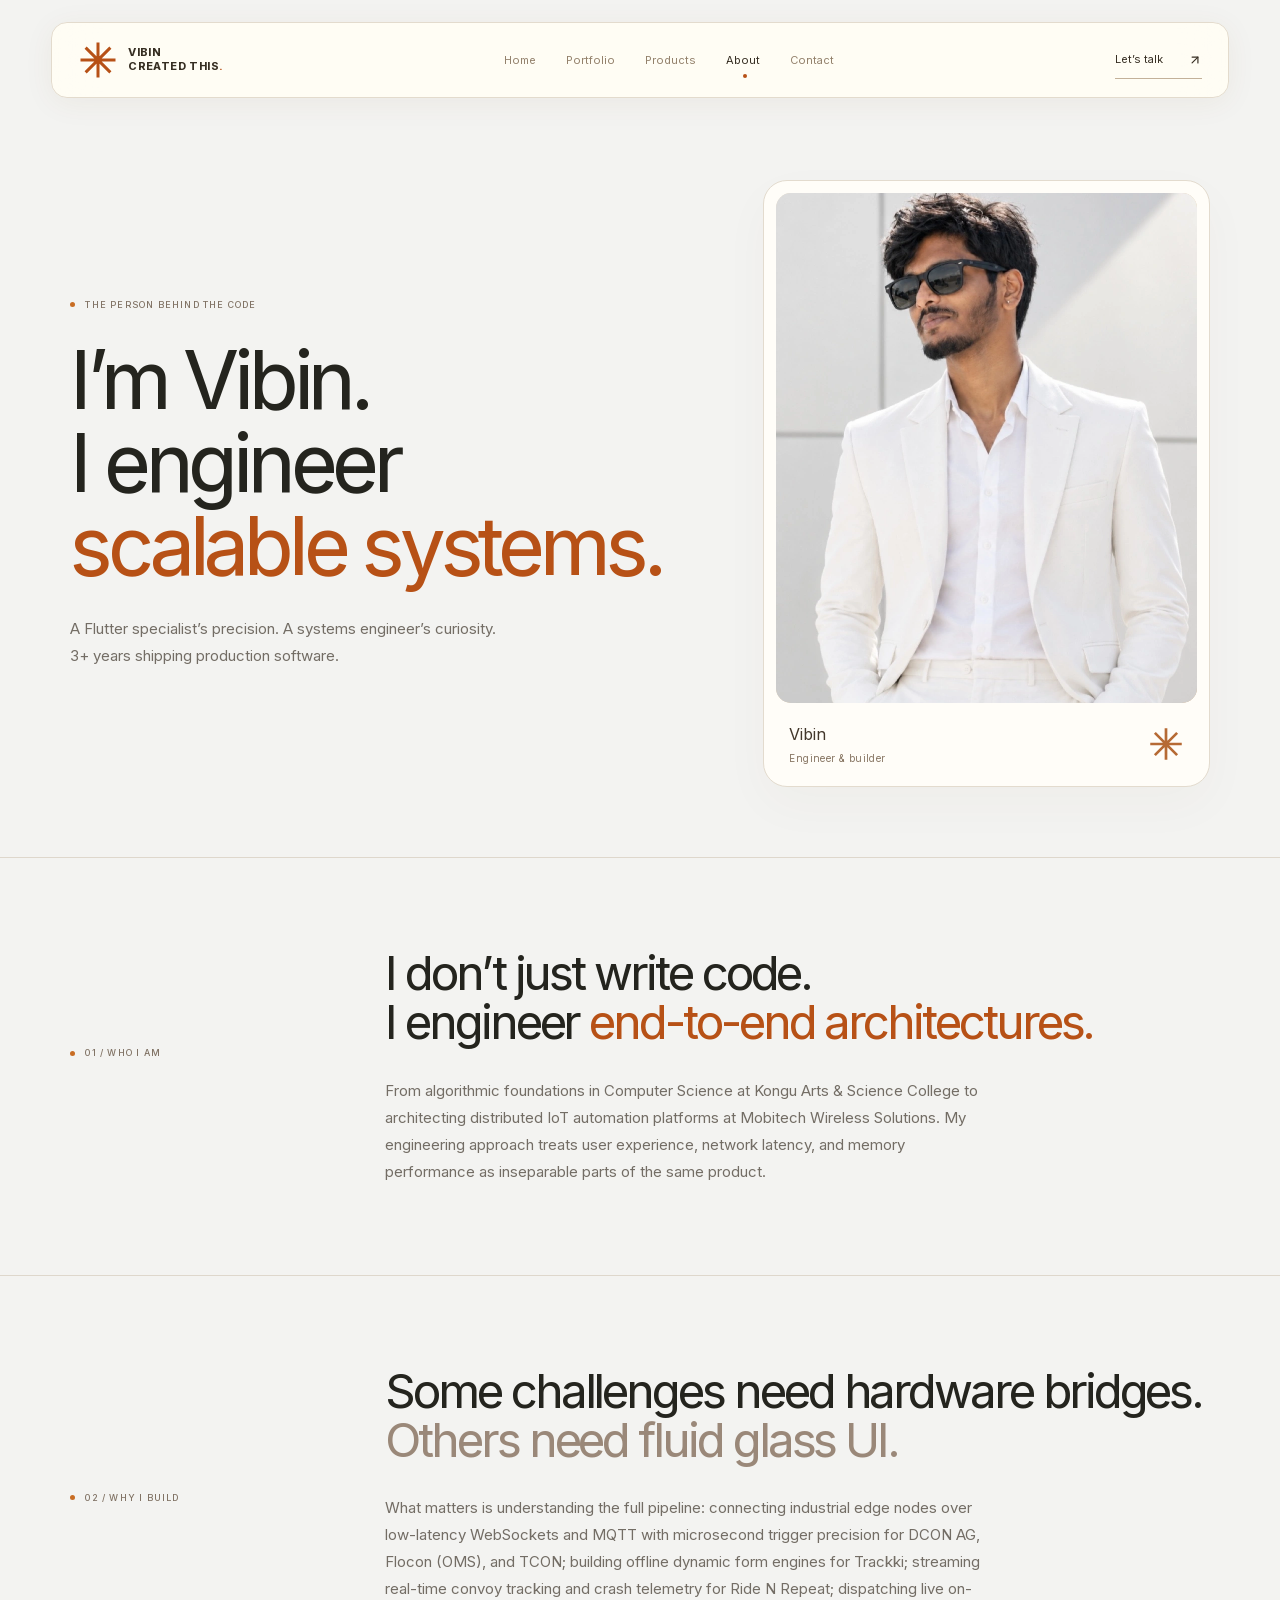
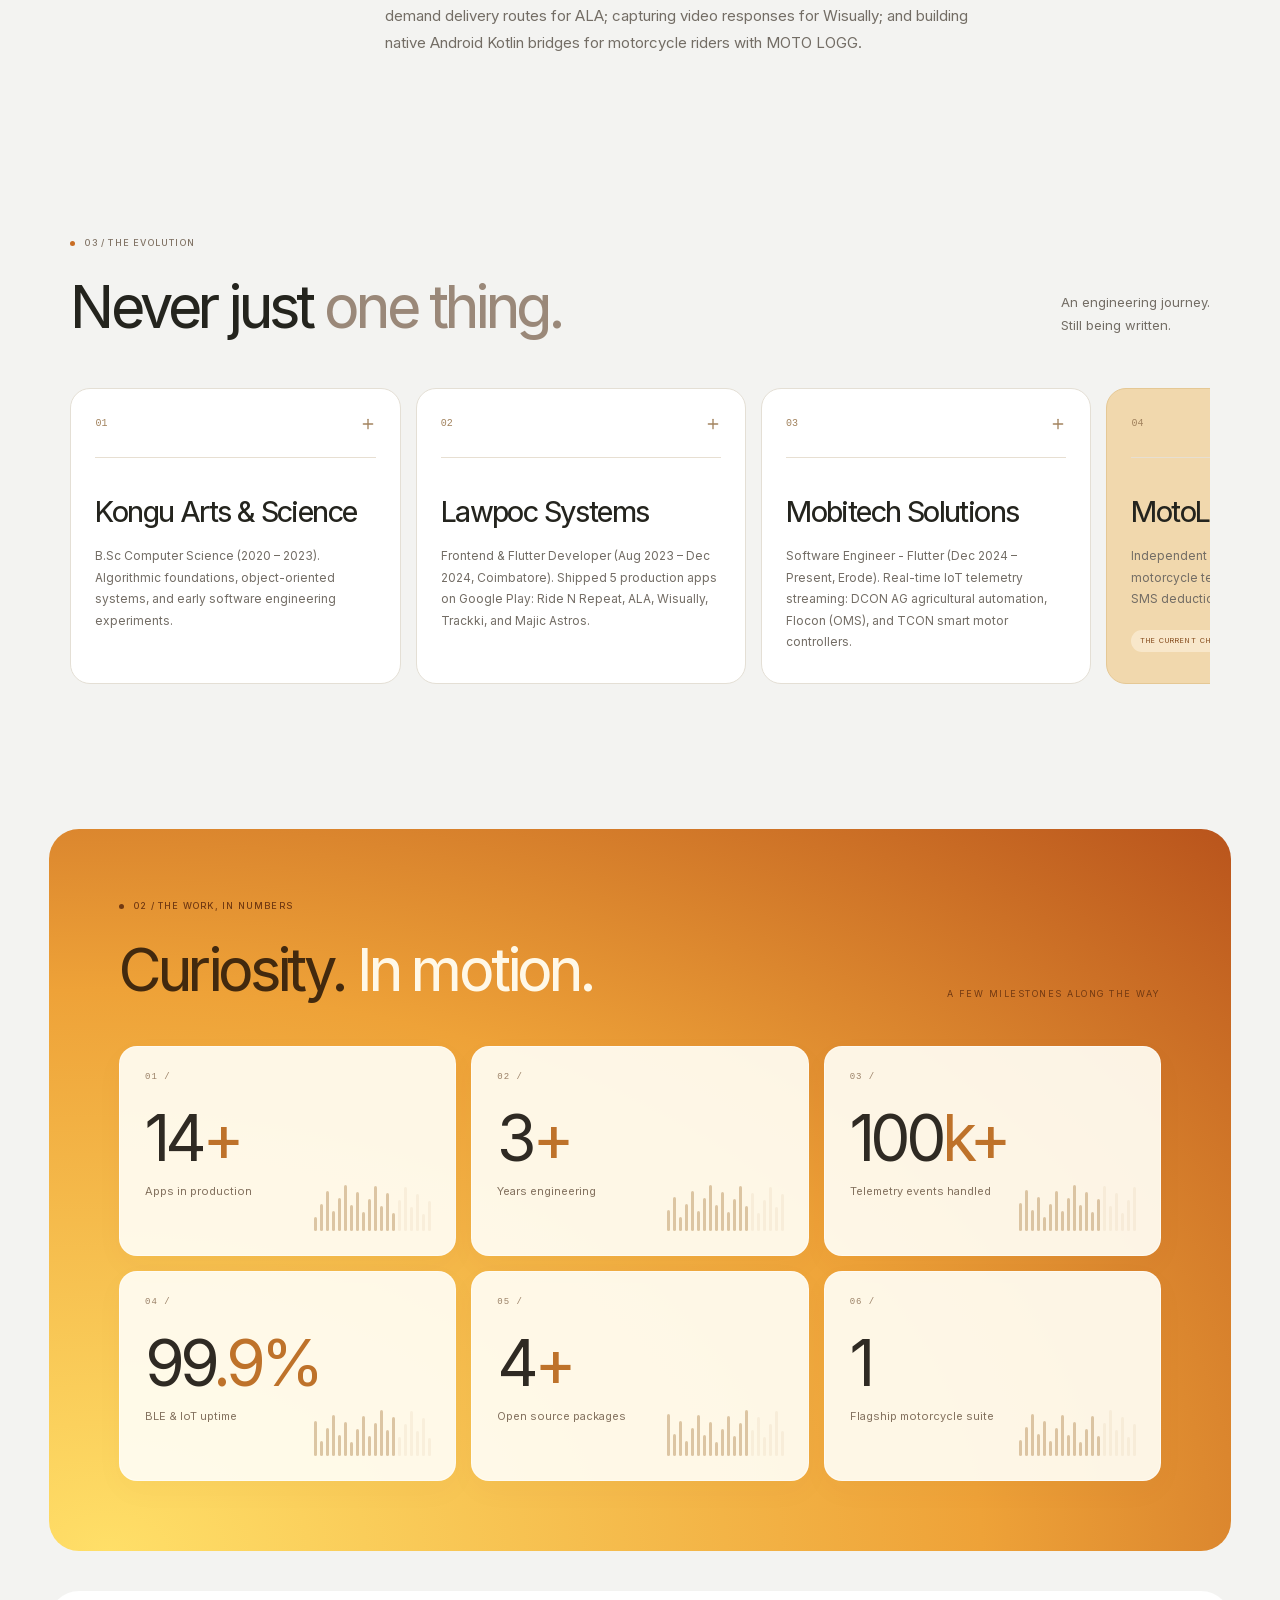
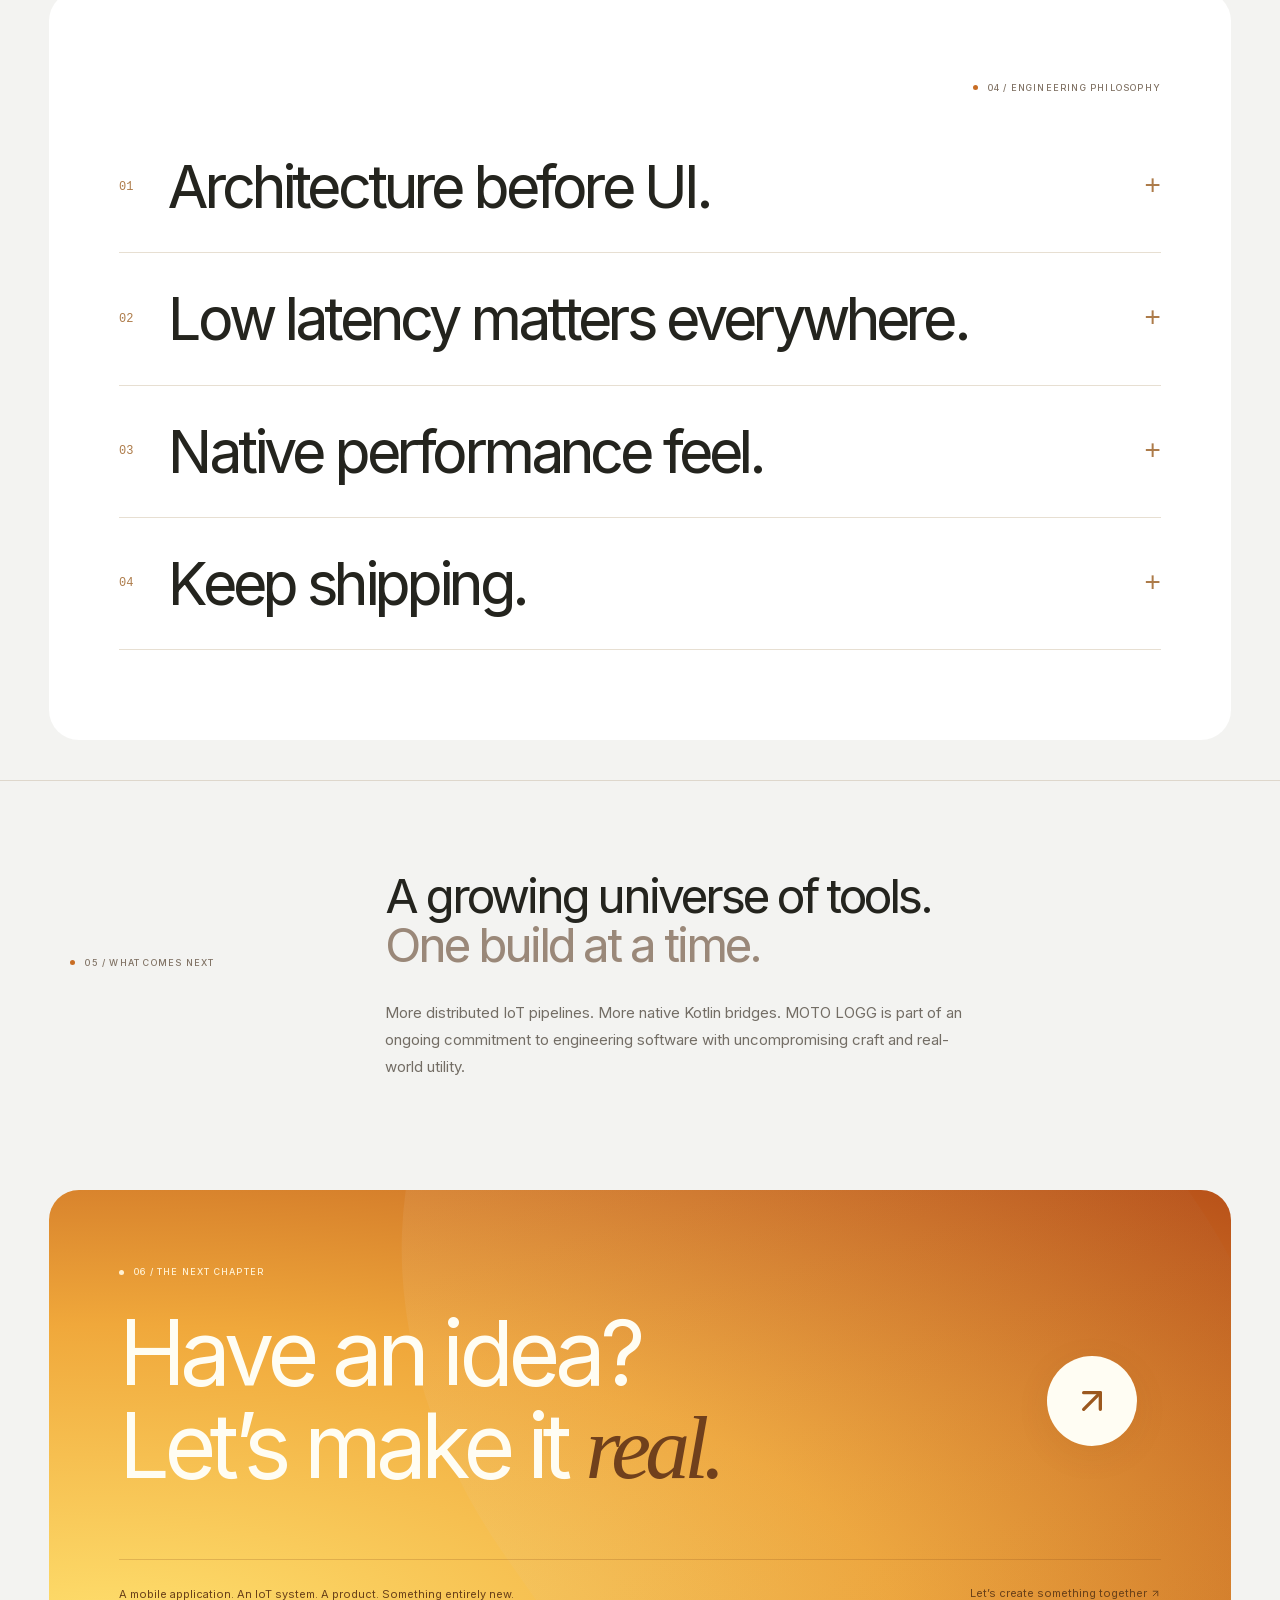
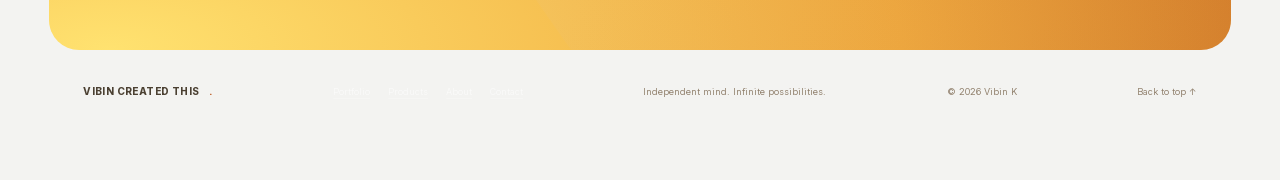
==== about.html @ 24748ceb "initial commit" ====
<!DOCTYPE html>
<html lang="en" class="scroll-smooth">
<head>
  <meta charset="utf-8"/>
  <meta name="viewport" content="width=device-width, initial-scale=1"/>
  <title>The Story · About Vibin K | Vibin Created This</title>
  <meta name="description" content="A Flutter specialist and frontend systems engineer with 3+ years experience building cross-platform apps, real-time IoT platforms, and native Android software."/>
  <meta name="theme-color" content="#f3f3f1"/>
  <link rel="shortcut icon" href="favicon.ico"/>
  <link rel="icon" href="favicon.ico" type="image/x-icon" sizes="any"/>
  <link rel="icon" href="icon-192.png" type="image/png" sizes="192x192"/>
  <link rel="icon" href="icon.png" type="image/png" sizes="512x512"/>
  <link rel="apple-touch-icon" href="apple-touch-icon.png"/>
  <link rel="stylesheet" href="css/base.css"/>
  <link rel="stylesheet" href="css/editorial.css"/>
  <link rel="stylesheet" href="css/vibink.css"/>
  <script src="js/main.js" defer></script>
</head>
<body class="min-h-screen flex flex-col bg-[#f3f3f1] text-[#24241e] antialiased selection:bg-amber-500/30 selection:text-amber-200">
  <div class="hub editorial-theme" id="top">
    <a class="skip-link" href="#main">Skip to content</a>

    <!-- Top Navigation Header -->
    <header class="hub-nav home-scrolled-nav">
      <a class="wordmark" aria-label="Vibin Created This home" href="index.html">
        <span class="brand-symbol">
          <svg width="1em" height="1em" viewBox="0 0 32 32" fill="none" aria-hidden="true" focusable="false">
            <path d="M16 2v28M2 16h28M6.1 6.1l19.8 19.8M6.1 25.9L25.9 6.1" stroke="currentColor" stroke-width="2.4"></path>
          </svg>
        </span>
        <span>VIBIN<br/>CREATED THIS<span class="red">.</span></span>
      </a>

      <nav aria-label="Main navigation">
        <a href="index.html">Home</a>
        <a href="portfolio.html">Portfolio</a>
        <a href="products.html">Products</a>
        <a aria-current="page" href="about.html">About</a>
        <a href="contact.html">Contact</a>
      </nav>

      <a class="nav-contact" href="contact.html">
        Let’s talk <svg xmlns="http://www.w3.org/2000/svg" width="14" height="14" viewBox="0 0 24 24" fill="none" stroke="currentColor" stroke-width="2" stroke-linecap="round" stroke-linejoin="round" class="lucide lucide-arrow-up-right"><path d="M7 7h10v10"></path><path d="M7 17 17 7"></path></svg>
      </a>

      <button class="menu-toggle" aria-label="Open menu" aria-expanded="false">
        <svg xmlns="http://www.w3.org/2000/svg" width="24" height="24" viewBox="0 0 24 24" fill="none" stroke="currentColor" stroke-width="2" stroke-linecap="round" stroke-linejoin="round" class="lucide lucide-menu"><line x1="4" x2="20" y1="12" y2="12"></line><line x1="4" x2="20" y1="6" y2="6"></line><line x1="4" x2="20" y1="18" y2="18"></line></svg>
      </button>
    </header>

    <main id="main">
      <!-- ABOUT INTRO -->
      <section class="page-intro section about-intro">
        <div>
          <div class="eyebrow"><span></span> THE PERSON BEHIND THE CODE</div>
          <h1>I’m Vibin.<br/>I engineer<br/><span class="red">scalable systems.</span></h1>
          <p>A Flutter specialist’s precision. A systems engineer’s curiosity.<br/>3+ years shipping production software.</p>
        </div>
        <figure class="about-portrait">
          <div class="about-portrait-image">
            <img src="creator/vibin.webp" alt="Portrait of Vibin K, Frontend Engineer &amp; Flutter Specialist" width="840" height="1050"/>
          </div>
          <figcaption>
            <span>Vibin<span class="portrait-role">Engineer &amp; builder</span></span>
            <span class="portrait-signature" aria-hidden="true">
              <svg width="1em" height="1em" viewBox="0 0 32 32" fill="none" aria-hidden="true" focusable="false">
                <path d="M16 2v28M2 16h28M6.1 6.1l19.8 19.8M6.1 25.9L25.9 6.1" stroke="currentColor" stroke-width="2.4"></path>
              </svg>
            </span>
          </figcaption>
        </figure>
      </section>

      <!-- SECTION: ABOUT STORY 01 -->
      <section class="section about-story">
        <div class="eyebrow"><span></span> 01 / WHO I AM</div>
        <div>
          <h2>I don’t just write code.<br/>I engineer <span class="red">end-to-end architectures.</span></h2>
          <p>From algorithmic foundations in Computer Science at Kongu Arts &amp; Science College to architecting distributed IoT automation platforms at Mobitech Wireless Solutions. My engineering approach treats user experience, network latency, and memory performance as inseparable parts of the same product.</p>
        </div>
      </section>

      <!-- SECTION: ABOUT STORY 02 -->
      <section class="section about-story">
        <div class="eyebrow"><span></span> 02 / WHY I BUILD</div>
        <div>
          <h2>Some challenges need hardware bridges.<br/><span class="muted">Others need fluid glass UI.</span></h2>
          <p>What matters is understanding the full pipeline: connecting industrial edge nodes over low-latency WebSockets and MQTT with microsecond trigger precision for DCON AG, Flocon (OMS), and TCON; building offline dynamic form engines for Trackki; streaming real-time convoy tracking and crash telemetry for Ride N Repeat; dispatching live on-demand delivery routes for ALA; capturing video responses for Wisually; and building native Android Kotlin bridges for motorcycle riders with MOTO LOGG.</p>
        </div>
      </section>

      <!-- SECTION: JOURNEY / EVOLUTION -->
      <section class="section journey">
        <div>
          <div class="section-heading">
            <div>
              <div class="eyebrow"><span></span> 03 / THE EVOLUTION</div>
              <h2>Never just <span class="muted">one thing.</span></h2>
            </div>
            <p>An engineering journey.<br/>Still being written.</p>
          </div>
        </div>
        <div class="journey-track" tabindex="0" aria-label="Career journey, scroll horizontally">
          <article>
            <div class="journey-line"><span>01</span><svg xmlns="http://www.w3.org/2000/svg" width="16" height="16" viewBox="0 0 24 24" fill="none" stroke="currentColor" stroke-width="2" stroke-linecap="round" stroke-linejoin="round" class="lucide lucide-plus"><path d="M5 12h14"></path><path d="M12 5v14"></path></svg></div>
            <h3>Kongu Arts &amp; Science</h3>
            <p>B.Sc Computer Science (2020 – 2023). Algorithmic foundations, object-oriented systems, and early software engineering experiments.</p>
          </article>
          <article>
            <div class="journey-line"><span>02</span><svg xmlns="http://www.w3.org/2000/svg" width="16" height="16" viewBox="0 0 24 24" fill="none" stroke="currentColor" stroke-width="2" stroke-linecap="round" stroke-linejoin="round" class="lucide lucide-plus"><path d="M5 12h14"></path><path d="M12 5v14"></path></svg></div>
            <h3>Lawpoc Systems</h3>
            <p>Frontend &amp; Flutter Developer (Aug 2023 – Dec 2024, Coimbatore). Shipped 5 production apps on Google Play: Ride N Repeat, ALA, Wisually, Trackki, and Majic Astros.</p>
          </article>
          <article>
            <div class="journey-line"><span>03</span><svg xmlns="http://www.w3.org/2000/svg" width="16" height="16" viewBox="0 0 24 24" fill="none" stroke="currentColor" stroke-width="2" stroke-linecap="round" stroke-linejoin="round" class="lucide lucide-plus"><path d="M5 12h14"></path><path d="M12 5v14"></path></svg></div>
            <h3>Mobitech Solutions</h3>
            <p>Software Engineer - Flutter (Dec 2024 – Present, Erode). Real-time IoT telemetry streaming: DCON AG agricultural automation, Flocon (OMS), and TCON smart motor controllers.</p>
          </article>
          <article>
            <div class="journey-line"><span>04</span><svg xmlns="http://www.w3.org/2000/svg" width="16" height="16" viewBox="0 0 24 24" fill="none" stroke="currentColor" stroke-width="2" stroke-linecap="round" stroke-linejoin="round" class="lucide lucide-plus"><path d="M5 12h14"></path><path d="M12 5v14"></path></svg></div>
            <h3>MotoLogg Flagship</h3>
            <p>Independent Creator (2025 – Present). Full motorcycle telemetry &amp; native Android Kotlin SMS deduction suite.</p>
            <span class="current-tag">THE CURRENT CHAPTER</span>
          </article>
        </div>
      </section>

      <!-- SECTION: NUMBERS -->
      <section class="section numbers">
        <div>
          <div class="section-heading">
            <div>
              <div class="eyebrow"><span></span> 02 / THE WORK, IN NUMBERS</div>
              <h2>Curiosity. <span class="muted">In motion.</span></h2>
            </div>
            <span class="small-note">A FEW MILESTONES ALONG THE WAY</span>
          </div>
          <div class="metrics">
            <div class="metric">
              <span class="metric-index">01 /</span>
              <span>14<i>+</i></span>
              <p>Apps in production</p>
              <div class="metric-bars" aria-hidden="true">
                <i style="height:14px;opacity:1"></i><i style="height:27px;opacity:1"></i><i style="height:40px;opacity:1"></i><i style="height:20px;opacity:1"></i><i style="height:33px;opacity:1"></i><i style="height:46px;opacity:1"></i><i style="height:26px;opacity:1"></i><i style="height:39px;opacity:1"></i><i style="height:19px;opacity:1"></i><i style="height:32px;opacity:1"></i><i style="height:45px;opacity:1"></i><i style="height:25px;opacity:1"></i><i style="height:38px;opacity:1"></i><i style="height:18px;opacity:1"></i><i style="height:31px;opacity:0.2"></i><i style="height:44px;opacity:0.2"></i><i style="height:24px;opacity:0.2"></i><i style="height:37px;opacity:0.2"></i><i style="height:17px;opacity:0.2"></i><i style="height:30px;opacity:0.2"></i>
              </div>
            </div>
            <div class="metric">
              <span class="metric-index">02 /</span>
              <span>3<i>+</i></span>
              <p>Years engineering</p>
              <div class="metric-bars" aria-hidden="true">
                <i style="height:21px;opacity:1"></i><i style="height:34px;opacity:1"></i><i style="height:14px;opacity:1"></i><i style="height:27px;opacity:1"></i><i style="height:40px;opacity:1"></i><i style="height:20px;opacity:1"></i><i style="height:33px;opacity:1"></i><i style="height:46px;opacity:1"></i><i style="height:26px;opacity:1"></i><i style="height:39px;opacity:1"></i><i style="height:19px;opacity:1"></i><i style="height:32px;opacity:1"></i><i style="height:45px;opacity:1"></i><i style="height:25px;opacity:1"></i><i style="height:38px;opacity:0.2"></i><i style="height:18px;opacity:0.2"></i><i style="height:31px;opacity:0.2"></i><i style="height:44px;opacity:0.2"></i><i style="height:24px;opacity:0.2"></i><i style="height:37px;opacity:0.2"></i>
              </div>
            </div>
            <div class="metric">
              <span class="metric-index">03 /</span>
              <span>100k<i>+</i></span>
              <p>Telemetry events handled</p>
              <div class="metric-bars" aria-hidden="true">
                <i style="height:28px;opacity:1"></i><i style="height:41px;opacity:1"></i><i style="height:21px;opacity:1"></i><i style="height:34px;opacity:1"></i><i style="height:14px;opacity:1"></i><i style="height:27px;opacity:1"></i><i style="height:40px;opacity:1"></i><i style="height:20px;opacity:1"></i><i style="height:33px;opacity:1"></i><i style="height:46px;opacity:1"></i><i style="height:26px;opacity:1"></i><i style="height:39px;opacity:1"></i><i style="height:19px;opacity:1"></i><i style="height:32px;opacity:1"></i><i style="height:45px;opacity:0.2"></i><i style="height:25px;opacity:0.2"></i><i style="height:38px;opacity:0.2"></i><i style="height:18px;opacity:0.2"></i><i style="height:31px;opacity:0.2"></i><i style="height:44px;opacity:0.2"></i>
              </div>
            </div>
            <div class="metric">
              <span class="metric-index">04 /</span>
              <span>99.9<i>%</i></span>
              <p>BLE &amp; IoT uptime</p>
              <div class="metric-bars" aria-hidden="true">
                <i style="height:35px;opacity:1"></i><i style="height:15px;opacity:1"></i><i style="height:28px;opacity:1"></i><i style="height:41px;opacity:1"></i><i style="height:21px;opacity:1"></i><i style="height:34px;opacity:1"></i><i style="height:14px;opacity:1"></i><i style="height:27px;opacity:1"></i><i style="height:40px;opacity:1"></i><i style="height:20px;opacity:1"></i><i style="height:33px;opacity:1"></i><i style="height:46px;opacity:1"></i><i style="height:26px;opacity:1"></i><i style="height:39px;opacity:1"></i><i style="height:19px;opacity:0.2"></i><i style="height:32px;opacity:0.2"></i><i style="height:45px;opacity:0.2"></i><i style="height:25px;opacity:0.2"></i><i style="height:38px;opacity:0.2"></i><i style="height:18px;opacity:0.2"></i>
              </div>
            </div>
            <div class="metric">
              <span class="metric-index">05 /</span>
              <span>4<i>+</i></span>
              <p>Open source packages</p>
              <div class="metric-bars" aria-hidden="true">
                <i style="height:42px;opacity:1"></i><i style="height:22px;opacity:1"></i><i style="height:35px;opacity:1"></i><i style="height:15px;opacity:1"></i><i style="height:28px;opacity:1"></i><i style="height:41px;opacity:1"></i><i style="height:21px;opacity:1"></i><i style="height:34px;opacity:1"></i><i style="height:14px;opacity:1"></i><i style="height:27px;opacity:1"></i><i style="height:40px;opacity:1"></i><i style="height:20px;opacity:1"></i><i style="height:33px;opacity:1"></i><i style="height:46px;opacity:1"></i><i style="height:26px;opacity:0.2"></i><i style="height:39px;opacity:0.2"></i><i style="height:19px;opacity:0.2"></i><i style="height:32px;opacity:0.2"></i><i style="height:45px;opacity:0.2"></i><i style="height:25px;opacity:0.2"></i>
              </div>
            </div>
            <div class="metric">
              <span class="metric-index">06 /</span>
              <span>1<i></i></span>
              <p>Flagship motorcycle suite</p>
              <div class="metric-bars" aria-hidden="true">
                <i style="height:16px;opacity:1"></i><i style="height:29px;opacity:1"></i><i style="height:42px;opacity:1"></i><i style="height:22px;opacity:1"></i><i style="height:35px;opacity:1"></i><i style="height:15px;opacity:1"></i><i style="height:28px;opacity:1"></i><i style="height:41px;opacity:1"></i><i style="height:21px;opacity:1"></i><i style="height:34px;opacity:1"></i><i style="height:14px;opacity:1"></i><i style="height:27px;opacity:1"></i><i style="height:40px;opacity:1"></i><i style="height:20px;opacity:1"></i><i style="height:33px;opacity:0.2"></i><i style="height:46px;opacity:0.2"></i><i style="height:26px;opacity:0.2"></i><i style="height:39px;opacity:0.2"></i><i style="height:19px;opacity:0.2"></i><i style="height:32px;opacity:0.2"></i>
              </div>
            </div>
          </div>
        </div>
      </section>

      <!-- SECTION: PHILOSOPHY -->
      <section class="section philosophy">
        <div class="eyebrow"><span></span> 04 / ENGINEERING PHILOSOPHY</div>
        <div><span>01</span><h2>Architecture before UI.</h2><span class="red">+</span></div>
        <div><span>02</span><h2>Low latency matters everywhere.</h2><span class="red">+</span></div>
        <div><span>03</span><h2>Native performance feel.</h2><span class="red">+</span></div>
        <div><span>04</span><h2>Keep shipping.</h2><span class="red">+</span></div>
      </section>

      <!-- SECTION: ABOUT STORY 05 -->
      <section class="section about-story">
        <div class="eyebrow"><span></span> 05 / WHAT COMES NEXT</div>
        <div>
          <h2>A growing universe of tools.<br/><span class="muted">One build at a time.</span></h2>
          <p>More distributed IoT pipelines. More native Kotlin bridges. MOTO LOGG is part of an ongoing commitment to engineering software with uncompromising craft and real-world utility.</p>
        </div>
      </section>

      <!-- SECTION: CONTACT CTA -->
      <section class="section contact-cta">
        <div class="eyebrow"><span></span> 06 / THE NEXT CHAPTER</div>
        <h2>Have an idea?<br/>Let’s make it <em>real.</em></h2>
        <a class="contact-arrow" aria-label="Start a conversation" href="contact.html">
          <svg xmlns="http://www.w3.org/2000/svg" width="24" height="24" viewBox="0 0 24 24" fill="none" stroke="currentColor" stroke-width="2" stroke-linecap="round" stroke-linejoin="round" class="lucide lucide-arrow-up-right"><path d="M7 7h10v10"></path><path d="M7 17 17 7"></path></svg>
        </a>
        <div class="cta-bottom">
          <p>A mobile application. An IoT system. A product. Something entirely new.</p>
          <a href="contact.html">Let’s create something together <svg xmlns="http://www.w3.org/2000/svg" width="24" height="24" viewBox="0 0 24 24" fill="none" stroke="currentColor" stroke-width="2" stroke-linecap="round" stroke-linejoin="round" class="lucide lucide-arrow-up-right inline-arrow" aria-hidden="true"><path d="M7 7h10v10"></path><path d="M7 17 17 7"></path></svg></a>
        </div>
      </section>
    </main>

    <!-- FOOTER -->
    <footer class="hub-footer">
      <a class="wordmark" href="index.html">VIBIN CREATED THIS<span class="red">.</span></a>
      <nav class="hub-footer-links" aria-label="More">
        <a href="portfolio.html">Portfolio</a>
        <a href="products.html">Products</a>
        <a href="about.html">About</a>
        <a href="contact.html">Contact</a>
      </nav>
      <span>Independent mind. Infinite possibilities.</span>
      <span>© 2026 Vibin K</span>
      <a href="#top">Back to top ↑</a>
    </footer>
  </div>
</body>
</html>
---- css/base.css ----
/*! tailwindcss v4.3.3 | MIT License | https://tailwindcss.com */@layer properties{@supports (((-webkit-hyphens:none)) and (not (margin-trim:inline))) or ((-moz-orient:inline) and (not (color:rgb(from red r g b)))){*,::backdrop,:after,:before{--tw-translate-x:0;--tw-translate-y:0;--tw-translate-z:0;--tw-rotate-x:initial;--tw-rotate-y:initial;--tw-rotate-z:initial;--tw-skew-x:initial;--tw-skew-y:initial;--tw-border-style:solid;--tw-gradient-position:initial;--tw-gradient-from:#0000;--tw-gradient-via:#0000;--tw-gradient-to:#0000;--tw-gradient-stops:initial;--tw-gradient-via-stops:initial;--tw-gradient-from-position:0%;--tw-gradient-via-position:50%;--tw-gradient-to-position:100%;--tw-leading:initial;--tw-font-weight:initial;--tw-tracking:initial;--tw-shadow:0 0 #0000;--tw-shadow-color:initial;--tw-shadow-alpha:100%;--tw-inset-shadow:0 0 #0000;--tw-inset-shadow-color:initial;--tw-inset-shadow-alpha:100%;--tw-ring-color:initial;--tw-ring-shadow:0 0 #0000;--tw-inset-ring-color:initial;--tw-inset-ring-shadow:0 0 #0000;--tw-ring-inset:initial;--tw-ring-offset-width:0px;--tw-ring-offset-color:#fff;--tw-ring-offset-shadow:0 0 #0000;--tw-blur:initial;--tw-brightness:initial;--tw-contrast:initial;--tw-grayscale:initial;--tw-hue-rotate:initial;--tw-invert:initial;--tw-opacity:initial;--tw-saturate:initial;--tw-sepia:initial;--tw-drop-shadow:initial;--tw-drop-shadow-color:initial;--tw-drop-shadow-alpha:100%;--tw-drop-shadow-size:initial;--tw-backdrop-blur:initial;--tw-backdrop-brightness:initial;--tw-backdrop-contrast:initial;--tw-backdrop-grayscale:initial;--tw-backdrop-hue-rotate:initial;--tw-backdrop-invert:initial;--tw-backdrop-opacity:initial;--tw-backdrop-saturate:initial;--tw-backdrop-sepia:initial;--tw-duration:initial;--tw-scale-x:1;--tw-scale-y:1;--tw-scale-z:1}}}@layer theme{:host,:root{--font-sans:-apple-system,BlinkMacSystemFont,"Segoe UI",Roboto,"Helvetica Neue","Noto Sans",Arial,sans-serif,"Apple Color Emoji","Segoe UI Emoji","Segoe UI Symbol","Noto Color Emoji";--font-mono:ui-monospace,SFMono-Regular,Menlo,Monaco,Consolas,"Liberation Mono","Courier New",monospace;--color-orange-400:oklch(75% .183 55.934);--color-orange-500:oklch(70.5% .213 47.604);--color-amber-200:oklch(92.4% .12 95.746);--color-amber-300:oklch(87.9% .169 91.605);--color-amber-400:oklch(82.8% .189 84.429);--color-amber-500:oklch(76.9% .188 70.08);--color-amber-900:oklch(41.4% .112 45.904);--color-cyan-400:oklch(78.9% .154 211.53);--color-cyan-500:oklch(71.5% .143 215.221);--color-blue-500:oklch(62.3% .214 259.815);--color-indigo-900:oklch(35.9% .144 278.697);--color-neutral-100:oklch(97% 0 none);--color-neutral-300:oklch(87% 0 none);--color-neutral-400:oklch(70.8% 0 none);--color-neutral-700:oklch(37.1% 0 none);--color-neutral-800:oklch(26.9% 0 none);--color-neutral-900:oklch(20.5% 0 none);--color-black:#000;--color-white:#fff;--spacing:.25rem;--container-lg:32rem;--container-2xl:42rem;--text-xs:.75rem;--text-xs--line-height:calc(1 / .75);--text-sm:.875rem;--text-sm--line-height:calc(1.25 / .875);--text-base:1rem;--text-base--line-height:calc(1.5 / 1);--text-xl:1.25rem;--text-xl--line-height:calc(1.75 / 1.25);--text-2xl:1.5rem;--text-2xl--line-height:calc(2 / 1.5);--text-3xl:1.875rem;--text-3xl--line-height:calc(2.25 / 1.875);--text-4xl:2.25rem;--text-4xl--line-height:calc(2.5 / 2.25);--text-5xl:3rem;--text-5xl--line-height:1;--text-6xl:3.75rem;--text-6xl--line-height:1;--font-weight-medium:500;--font-weight-semibold:600;--font-weight-bold:700;--font-weight-extrabold:800;--font-weight-black:900;--tracking-tight:-.025em;--tracking-wide:.025em;--tracking-wider:.05em;--tracking-widest:.1em;--leading-relaxed:1.625;--radius-xl:.75rem;--radius-2xl:1rem;--animate-pulse:pulse 2s cubic-bezier(.4,0,.6,1) infinite;--blur-md:12px;--blur-xl:24px;--blur-2xl:40px;--blur-3xl:64px;--default-transition-duration:.15s;--default-transition-timing-function:cubic-bezier(.4,0,.2,1);--default-font-family:var(--font-sans);--default-mono-font-family:var(--font-mono)}}@layer base{*,::backdrop,:after,:before{box-sizing:border-box;border:0 solid;margin:0;padding:0}::file-selector-button{box-sizing:border-box;border:0 solid;margin:0;padding:0}:host,html{-webkit-text-size-adjust:100%;tab-size:4;line-height:1.5;font-family:var(--default-font-family,-apple-system,BlinkMacSystemFont,"Segoe UI",Roboto,"Helvetica Neue","Noto Sans",Arial,sans-serif,"Apple Color Emoji","Segoe UI Emoji","Segoe UI Symbol","Noto Color Emoji");font-feature-settings:var(--default-font-feature-settings,normal);font-variation-settings:var(--default-font-variation-settings,normal);-webkit-tap-highlight-color:transparent}hr{height:0;color:inherit;border-top-width:1px}abbr:where([title]){-webkit-text-decoration:underline dotted;text-decoration:underline dotted}h1,h2,h3,h4,h5,h6{font-size:inherit;font-weight:inherit}a{color:inherit;-webkit-text-decoration:inherit;text-decoration:inherit}b,strong{font-weight:bolder}code,kbd,pre,samp{font-family:var(--default-mono-font-family,ui-monospace,SFMono-Regular,Menlo,Monaco,Consolas,"Liberation Mono","Courier New",monospace);font-feature-settings:var(--default-mono-font-feature-settings,normal);font-variation-settings:var(--default-mono-font-variation-settings,normal);font-size:1em}small{font-size:80%}sub,sup{vertical-align:baseline;font-size:75%;line-height:0;position:relative}sub{bottom:-.25em}sup{top:-.5em}table{text-indent:0;border-color:inherit;border-collapse:collapse}:-moz-focusring:where(:not(iframe)){outline:auto}progress{vertical-align:baseline}summary{display:list-item}menu,ol,ul{list-style:none}audio,canvas,embed,iframe,img,object,svg,video{vertical-align:middle;display:block}img,video{max-width:100%;height:auto}button,input,optgroup,select,textarea{font:inherit;font-feature-settings:inherit;font-variation-settings:inherit;letter-spacing:inherit;color:inherit;opacity:1;background-color:#0000;border-radius:0}::file-selector-button{font:inherit;font-feature-settings:inherit;font-variation-settings:inherit;letter-spacing:inherit;color:inherit;opacity:1;background-color:#0000;border-radius:0}:where(select:is([multiple],[size])) optgroup{font-weight:bolder}:where(select:is([multiple],[size])) optgroup option{padding-inline-start:20px}::file-selector-button{margin-inline-end:4px}::placeholder{opacity:1}@supports (not ((-webkit-appearance:-apple-pay-button))) or (contain-intrinsic-size:1px){::placeholder{color:currentColor}@supports (color:color-mix(in lab,red,red)){::placeholder{color:color-mix(in oklab,currentcolor 50%,transparent)}}}textarea{resize:vertical}::-webkit-search-decoration{-webkit-appearance:none}::-webkit-date-and-time-value{min-height:1lh;text-align:inherit}::-webkit-datetime-edit{display:inline-flex}::-webkit-datetime-edit-fields-wrapper{padding:0}::-webkit-datetime-edit,::-webkit-datetime-edit-year-field{padding-block:0}::-webkit-datetime-edit-day-field,::-webkit-datetime-edit-month-field{padding-block:0}::-webkit-datetime-edit-hour-field,::-webkit-datetime-edit-minute-field{padding-block:0}::-webkit-datetime-edit-millisecond-field,::-webkit-datetime-edit-second-field{padding-block:0}::-webkit-datetime-edit-meridiem-field{padding-block:0}::-webkit-calendar-picker-indicator{line-height:1}:-moz-ui-invalid{box-shadow:none}button,input:where([type=button],[type=reset],[type=submit]){appearance:button}::file-selector-button{appearance:button}::-webkit-inner-spin-button,::-webkit-outer-spin-button{height:auto}[hidden]:where(:not([hidden=until-found])){display:none!important}}@layer components;@layer utilities{.pointer-events-none{pointer-events:none}.collapse{visibility:collapse}.invisible{visibility:hidden}.visible{visibility:visible}.sr-only{clip-path:inset(50%);white-space:nowrap;border-width:0;width:1px;height:1px;margin:-1px;padding:0;overflow:hidden}.absolute,.sr-only{position:absolute}.fixed{position:fixed}.relative{position:relative}.static{position:static}.inset-0{inset:0}.top-1\/2{top:50%}.top-1\/3{top:33.3333%}.left-1\/2{left:50%}.z-10{z-index:10}.mx-auto{margin-inline:auto}.my-6{margin-block:calc(var(--spacing) * 6)}.mb-2{margin-bottom:calc(var(--spacing) * 2)}.mb-4{margin-bottom:calc(var(--spacing) * 4)}.mb-6{margin-bottom:calc(var(--spacing) * 6)}.mb-8{margin-bottom:calc(var(--spacing) * 8)}.mb-10{margin-bottom:calc(var(--spacing) * 10)}.block{display:block}.contents{display:contents}.flex{display:flex}.grid{display:grid}.hidden{display:none}.inline{display:inline}.inline-flex{display:inline-flex}.table{display:table}.h-3\.5{height:calc(var(--spacing) * 3.5)}.h-4{height:calc(var(--spacing) * 4)}.h-6{height:calc(var(--spacing) * 6)}.h-12{height:calc(var(--spacing) * 12)}.h-64{height:calc(var(--spacing) * 64)}.h-96{height:calc(var(--spacing) * 96)}.min-h-\[70vh\]{min-height:70vh}.min-h-screen{min-height:100vh}.w-3\.5{width:calc(var(--spacing) * 3.5)}.w-4{width:calc(var(--spacing) * 4)}.w-6{width:calc(var(--spacing) * 6)}.w-12{width:calc(var(--spacing) * 12)}.w-64{width:calc(var(--spacing) * 64)}.w-96{width:calc(var(--spacing) * 96)}.w-full{width:100%}.max-w-2xl{max-width:var(--container-2xl)}.max-w-lg{max-width:var(--container-lg)}.grow{flex-grow:1}.-translate-x-1\/2{--tw-translate-x:calc(calc(1 / 2 * 100%) * -1)}.-translate-x-1\/2,.-translate-y-1\/2{translate:var(--tw-translate-x) var(--tw-translate-y)}.-translate-y-1\/2{--tw-translate-y:calc(calc(1 / 2 * 100%) * -1)}.transform{transform:var(--tw-rotate-x,) var(--tw-rotate-y,) var(--tw-rotate-z,) var(--tw-skew-x,) var(--tw-skew-y,)}.animate-pulse{animation:var(--animate-pulse)}.flex-col{flex-direction:column}.items-center{align-items:center}.justify-between{justify-content:space-between}.justify-center{justify-content:center}.gap-2{gap:calc(var(--spacing) * 2)}.gap-2\.5{gap:calc(var(--spacing) * 2.5)}.gap-4{gap:calc(var(--spacing) * 4)}.truncate{text-overflow:ellipsis;white-space:nowrap}.overflow-hidden,.truncate{overflow:hidden}.scroll-smooth{scroll-behavior:smooth}.rounded{border-radius:.25rem}.rounded-2xl{border-radius:var(--radius-2xl)}.rounded-full{border-radius:3.40282e+38px}.rounded-xl{border-radius:var(--radius-xl)}.border{border-style:var(--tw-border-style);border-width:1px}.border-t{border-top-style:var(--tw-border-style);border-top-width:1px}.border-amber-500\/20{border-color:#f99c0033}@supports (color:color-mix(in lab,red,red)){.border-amber-500\/20{border-color:color-mix(in oklab,var(--color-amber-500) 20%,transparent)}}.border-neutral-700\/60{border-color:#40404099}@supports (color:color-mix(in lab,red,red)){.border-neutral-700\/60{border-color:color-mix(in oklab,var(--color-neutral-700) 60%,transparent)}}.border-neutral-800\/80{border-color:#262626cc}@supports (color:color-mix(in lab,red,red)){.border-neutral-800\/80{border-color:color-mix(in oklab,var(--color-neutral-800) 80%,transparent)}}.bg-\[\#09090b\]{background-color:#09090b}.bg-amber-500\/10{background-color:#f99c001a}@supports (color:color-mix(in lab,red,red)){.bg-amber-500\/10{background-color:color-mix(in oklab,var(--color-amber-500) 10%,transparent)}}.bg-neutral-800\/80{background-color:#262626cc}@supports (color:color-mix(in lab,red,red)){.bg-neutral-800\/80{background-color:color-mix(in oklab,var(--color-neutral-800) 80%,transparent)}}.bg-neutral-800\/90{background-color:#262626e6}@supports (color:color-mix(in lab,red,red)){.bg-neutral-800\/90{background-color:color-mix(in oklab,var(--color-neutral-800) 90%,transparent)}}.bg-neutral-900\/40{background-color:#17171766}@supports (color:color-mix(in lab,red,red)){.bg-neutral-900\/40{background-color:color-mix(in oklab,var(--color-neutral-900) 40%,transparent)}}.bg-neutral-900\/60{background-color:#17171799}@supports (color:color-mix(in lab,red,red)){.bg-neutral-900\/60{background-color:color-mix(in oklab,var(--color-neutral-900) 60%,transparent)}}.bg-orange-500\/10{background-color:#fe6e001a}@supports (color:color-mix(in lab,red,red)){.bg-orange-500\/10{background-color:color-mix(in oklab,var(--color-orange-500) 10%,transparent)}}.bg-gradient-to-b{--tw-gradient-position:to bottom in oklab}.bg-gradient-to-b,.bg-gradient-to-br{background-image:linear-gradient(var(--tw-gradient-stops))}.bg-gradient-to-br{--tw-gradient-position:to bottom right in oklab}.bg-gradient-to-r{--tw-gradient-position:to right in oklab;background-image:linear-gradient(var(--tw-gradient-stops))}.from-amber-400{--tw-gradient-from:var(--color-amber-400);--tw-gradient-stops:var(--tw-gradient-via-stops,var(--tw-gradient-position),var(--tw-gradient-from) var(--tw-gradient-from-position),var(--tw-gradient-to) var(--tw-gradient-to-position))}.from-amber-500{--tw-gradient-from:var(--color-amber-500);--tw-gradient-stops:var(--tw-gradient-via-stops,var(--tw-gradient-position),var(--tw-gradient-from) var(--tw-gradient-from-position),var(--tw-gradient-to) var(--tw-gradient-to-position))}.from-amber-500\/20{--tw-gradient-from:#f99c0033}@supports (color:color-mix(in lab,red,red)){.from-amber-500\/20{--tw-gradient-from:color-mix(in oklab,var(--color-amber-500) 20%,transparent)}}.from-amber-500\/20{--tw-gradient-stops:var(--tw-gradient-via-stops,var(--tw-gradient-position),var(--tw-gradient-from) var(--tw-gradient-from-position),var(--tw-gradient-to) var(--tw-gradient-to-position))}.from-blue-500\/20{--tw-gradient-from:#3080ff33}@supports (color:color-mix(in lab,red,red)){.from-blue-500\/20{--tw-gradient-from:color-mix(in oklab,var(--color-blue-500) 20%,transparent)}}.from-blue-500\/20{--tw-gradient-stops:var(--tw-gradient-via-stops,var(--tw-gradient-position),var(--tw-gradient-from) var(--tw-gradient-from-position),var(--tw-gradient-to) var(--tw-gradient-to-position))}.from-white{--tw-gradient-from:var(--color-white);--tw-gradient-stops:var(--tw-gradient-via-stops,var(--tw-gradient-position),var(--tw-gradient-from) var(--tw-gradient-from-position),var(--tw-gradient-to) var(--tw-gradient-to-position))}.via-cyan-500\/10{--tw-gradient-via:#00b7d71a}@supports (color:color-mix(in lab,red,red)){.via-cyan-500\/10{--tw-gradient-via:color-mix(in oklab,var(--color-cyan-500) 10%,transparent)}}.via-cyan-500\/10{--tw-gradient-via-stops:var(--tw-gradient-position),var(--tw-gradient-from) var(--tw-gradient-from-position),var(--tw-gradient-via) var(--tw-gradient-via-position),var(--tw-gradient-to) var(--tw-gradient-to-position);--tw-gradient-stops:var(--tw-gradient-via-stops)}.via-neutral-100{--tw-gradient-via:var(--color-neutral-100);--tw-gradient-via-stops:var(--tw-gradient-position),var(--tw-gradient-from) var(--tw-gradient-from-position),var(--tw-gradient-via) var(--tw-gradient-via-position),var(--tw-gradient-to) var(--tw-gradient-to-position);--tw-gradient-stops:var(--tw-gradient-via-stops)}.via-orange-400{--tw-gradient-via:var(--color-orange-400);--tw-gradient-via-stops:var(--tw-gradient-position),var(--tw-gradient-from) var(--tw-gradient-from-position),var(--tw-gradient-via) var(--tw-gradient-via-position),var(--tw-gradient-to) var(--tw-gradient-to-position);--tw-gradient-stops:var(--tw-gradient-via-stops)}.via-orange-500\/10{--tw-gradient-via:#fe6e001a}@supports (color:color-mix(in lab,red,red)){.via-orange-500\/10{--tw-gradient-via:color-mix(in oklab,var(--color-orange-500) 10%,transparent)}}.via-orange-500\/10{--tw-gradient-via-stops:var(--tw-gradient-position),var(--tw-gradient-from) var(--tw-gradient-from-position),var(--tw-gradient-via) var(--tw-gradient-via-position),var(--tw-gradient-to) var(--tw-gradient-to-position);--tw-gradient-stops:var(--tw-gradient-via-stops)}.to-amber-200{--tw-gradient-to:var(--color-amber-200);--tw-gradient-stops:var(--tw-gradient-via-stops,var(--tw-gradient-position),var(--tw-gradient-from) var(--tw-gradient-from-position),var(--tw-gradient-to) var(--tw-gradient-to-position))}.to-amber-900\/30{--tw-gradient-to:#7b33064d}@supports (color:color-mix(in lab,red,red)){.to-amber-900\/30{--tw-gradient-to:color-mix(in oklab,var(--color-amber-900) 30%,transparent)}}.to-amber-900\/30{--tw-gradient-stops:var(--tw-gradient-via-stops,var(--tw-gradient-position),var(--tw-gradient-from) var(--tw-gradient-from-position),var(--tw-gradient-to) var(--tw-gradient-to-position))}.to-indigo-900\/30{--tw-gradient-to:#312c854d}@supports (color:color-mix(in lab,red,red)){.to-indigo-900\/30{--tw-gradient-to:color-mix(in oklab,var(--color-indigo-900) 30%,transparent)}}.to-indigo-900\/30{--tw-gradient-stops:var(--tw-gradient-via-stops,var(--tw-gradient-position),var(--tw-gradient-from) var(--tw-gradient-from-position),var(--tw-gradient-to) var(--tw-gradient-to-position))}.to-neutral-400{--tw-gradient-to:var(--color-neutral-400);--tw-gradient-stops:var(--tw-gradient-via-stops,var(--tw-gradient-position),var(--tw-gradient-from) var(--tw-gradient-from-position),var(--tw-gradient-to) var(--tw-gradient-to-position))}.to-orange-500{--tw-gradient-to:var(--color-orange-500);--tw-gradient-stops:var(--tw-gradient-via-stops,var(--tw-gradient-position),var(--tw-gradient-from) var(--tw-gradient-from-position),var(--tw-gradient-to) var(--tw-gradient-to-position))}.bg-clip-text{-webkit-background-clip:text;background-clip:text}.p-6{padding:calc(var(--spacing) * 6)}.px-3{padding-inline:calc(var(--spacing) * 3)}.px-3\.5{padding-inline:calc(var(--spacing) * 3.5)}.px-4{padding-inline:calc(var(--spacing) * 4)}.px-5{padding-inline:calc(var(--spacing) * 5)}.px-6{padding-inline:calc(var(--spacing) * 6)}.px-8{padding-inline:calc(var(--spacing) * 8)}.py-1{padding-block:var(--spacing)}.py-1\.5{padding-block:calc(var(--spacing) * 1.5)}.py-3{padding-block:calc(var(--spacing) * 3)}.py-3\.5{padding-block:calc(var(--spacing) * 3.5)}.py-6{padding-block:calc(var(--spacing) * 6)}.py-16{padding-block:calc(var(--spacing) * 16)}.pt-4{padding-top:calc(var(--spacing) * 4)}.text-center{text-align:center}.text-2xl{font-size:var(--text-2xl);line-height:var(--tw-leading,var(--text-2xl--line-height))}.text-3xl{font-size:var(--text-3xl);line-height:var(--tw-leading,var(--text-3xl--line-height))}.text-4xl{font-size:var(--text-4xl);line-height:var(--tw-leading,var(--text-4xl--line-height))}.text-base{font-size:var(--text-base);line-height:var(--tw-leading,var(--text-base--line-height))}.text-sm{font-size:var(--text-sm);line-height:var(--tw-leading,var(--text-sm--line-height))}.text-xs{font-size:var(--text-xs);line-height:var(--tw-leading,var(--text-xs--line-height))}.leading-relaxed{--tw-leading:var(--leading-relaxed);line-height:var(--leading-relaxed)}.font-black{--tw-font-weight:var(--font-weight-black);font-weight:var(--font-weight-black)}.font-bold{--tw-font-weight:var(--font-weight-bold);font-weight:var(--font-weight-bold)}.font-extrabold{--tw-font-weight:var(--font-weight-extrabold);font-weight:var(--font-weight-extrabold)}.font-medium{--tw-font-weight:var(--font-weight-medium);font-weight:var(--font-weight-medium)}.font-semibold{--tw-font-weight:var(--font-weight-semibold);font-weight:var(--font-weight-semibold)}.tracking-tight{--tw-tracking:var(--tracking-tight);letter-spacing:var(--tracking-tight)}.tracking-wide{--tw-tracking:var(--tracking-wide);letter-spacing:var(--tracking-wide)}.tracking-wider{--tw-tracking:var(--tracking-wider);letter-spacing:var(--tracking-wider)}.tracking-widest{--tw-tracking:var(--tracking-widest);letter-spacing:var(--tracking-widest)}.text-amber-300{color:var(--color-amber-300)}.text-amber-400{color:var(--color-amber-400)}.text-amber-400\/90{color:#fcbb00e6}@supports (color:color-mix(in lab,red,red)){.text-amber-400\/90{color:color-mix(in oklab,var(--color-amber-400) 90%,transparent)}}.text-amber-500\/80{color:#f99c00cc}@supports (color:color-mix(in lab,red,red)){.text-amber-500\/80{color:color-mix(in oklab,var(--color-amber-500) 80%,transparent)}}.text-black{color:var(--color-black)}.text-cyan-400{color:var(--color-cyan-400)}.text-neutral-100{color:var(--color-neutral-100)}.text-neutral-300\/90{color:#d4d4d4e6}@supports (color:color-mix(in lab,red,red)){.text-neutral-300\/90{color:color-mix(in oklab,var(--color-neutral-300) 90%,transparent)}}.text-neutral-400{color:var(--color-neutral-400)}.text-transparent{color:#0000}.text-white{color:var(--color-white)}.uppercase{text-transform:uppercase}.underline{text-decoration-line:underline}.antialiased{-webkit-font-smoothing:antialiased;-moz-osx-font-smoothing:grayscale}.opacity-0{opacity:0}.shadow-2xl{--tw-shadow:0 25px 50px -12px var(--tw-shadow-color,#00000040)}.shadow-2xl,.shadow-inner{box-shadow:var(--tw-inset-shadow),var(--tw-inset-ring-shadow),var(--tw-ring-offset-shadow),var(--tw-ring-shadow),var(--tw-shadow)}.shadow-inner{--tw-shadow:inset 0 2px 4px 0 var(--tw-shadow-color,#0000000d)}.shadow-lg{--tw-shadow:0 10px 15px -3px var(--tw-shadow-color,#0000001a),0 4px 6px -4px var(--tw-shadow-color,#0000001a)}.shadow-lg,.shadow-md{box-shadow:var(--tw-inset-shadow),var(--tw-inset-ring-shadow),var(--tw-ring-offset-shadow),var(--tw-ring-shadow),var(--tw-shadow)}.shadow-md{--tw-shadow:0 4px 6px -1px var(--tw-shadow-color,#0000001a),0 2px 4px -2px var(--tw-shadow-color,#0000001a)}.ring{--tw-ring-shadow:var(--tw-ring-inset,) 0 0 0 calc(1px + var(--tw-ring-offset-width)) var(--tw-ring-color,currentcolor);box-shadow:var(--tw-inset-shadow),var(--tw-inset-ring-shadow),var(--tw-ring-offset-shadow),var(--tw-ring-shadow),var(--tw-shadow)}.shadow-orange-500\/20{--tw-shadow-color:#fe6e0033}@supports (color:color-mix(in lab,red,red)){.shadow-orange-500\/20{--tw-shadow-color:color-mix(in oklab,color-mix(in oklab,var(--color-orange-500) 20%,transparent) var(--tw-shadow-alpha),transparent)}}.blur-2xl{--tw-blur:blur(var(--blur-2xl))}.blur-2xl,.blur-3xl{filter:var(--tw-blur,) var(--tw-brightness,) var(--tw-contrast,) var(--tw-grayscale,) var(--tw-hue-rotate,) var(--tw-invert,) var(--tw-saturate,) var(--tw-sepia,) var(--tw-drop-shadow,)}.blur-3xl{--tw-blur:blur(var(--blur-3xl))}.invert{--tw-invert:invert(100%)}.filter,.invert{filter:var(--tw-blur,) var(--tw-brightness,) var(--tw-contrast,) var(--tw-grayscale,) var(--tw-hue-rotate,) var(--tw-invert,) var(--tw-saturate,) var(--tw-sepia,) var(--tw-drop-shadow,)}.backdrop-blur-md{--tw-backdrop-blur:blur(var(--blur-md))}.backdrop-blur-md,.backdrop-blur-xl{-webkit-backdrop-filter:var(--tw-backdrop-blur,) var(--tw-backdrop-brightness,) var(--tw-backdrop-contrast,) var(--tw-backdrop-grayscale,) var(--tw-backdrop-hue-rotate,) var(--tw-backdrop-invert,) var(--tw-backdrop-opacity,) var(--tw-backdrop-saturate,) var(--tw-backdrop-sepia,);backdrop-filter:var(--tw-backdrop-blur,) var(--tw-backdrop-brightness,) var(--tw-backdrop-contrast,) var(--tw-backdrop-grayscale,) var(--tw-backdrop-hue-rotate,) var(--tw-backdrop-invert,) var(--tw-backdrop-opacity,) var(--tw-backdrop-saturate,) var(--tw-backdrop-sepia,)}.backdrop-blur-xl{--tw-backdrop-blur:blur(var(--blur-xl))}.transition{transition-property:color,background-color,border-color,outline-color,text-decoration-color,fill,stroke,--tw-gradient-from,--tw-gradient-via,--tw-gradient-to,opacity,box-shadow,transform,translate,scale,rotate,filter,-webkit-backdrop-filter,backdrop-filter,display,content-visibility,overlay,pointer-events;transition-timing-function:var(--tw-ease,var(--default-transition-timing-function));transition-duration:var(--tw-duration,var(--default-transition-duration))}.transition-all{transition-property:all;transition-timing-function:var(--tw-ease,var(--default-transition-timing-function));transition-duration:var(--tw-duration,var(--default-transition-duration))}.transition-colors{transition-property:color,background-color,border-color,outline-color,text-decoration-color,fill,stroke,--tw-gradient-from,--tw-gradient-via,--tw-gradient-to;transition-timing-function:var(--tw-ease,var(--default-transition-timing-function));transition-duration:var(--tw-duration,var(--default-transition-duration))}.transition-opacity{transition-property:opacity;transition-timing-function:var(--tw-ease,var(--default-transition-timing-function));transition-duration:var(--tw-duration,var(--default-transition-duration))}.transition-transform{transition-property:transform,translate,scale,rotate;transition-timing-function:var(--tw-ease,var(--default-transition-timing-function));transition-duration:var(--tw-duration,var(--default-transition-duration))}.duration-200{--tw-duration:.2s;transition-duration:.2s}.duration-300{--tw-duration:.3s;transition-duration:.3s}.duration-500{--tw-duration:.5s;transition-duration:.5s}@media (hover:hover){.group-hover\:translate-x-1:is(:where(.group):hover *){--tw-translate-x:var(--spacing);translate:var(--tw-translate-x) var(--tw-translate-y)}.group-hover\:scale-105:is(:where(.group):hover *){--tw-scale-x:105%;--tw-scale-y:105%;--tw-scale-z:105%;scale:var(--tw-scale-x) var(--tw-scale-y)}.group-hover\:text-amber-300:is(:where(.group):hover *){color:var(--color-amber-300)}.group-hover\:opacity-100:is(:where(.group):hover *){opacity:1}.group-hover\/btn\:translate-x-0\.5:is(:where(.group\/btn):hover *){--tw-translate-x:calc(var(--spacing) * .5);translate:var(--tw-translate-x) var(--tw-translate-y)}.group-hover\/btn\:-translate-y-0\.5:is(:where(.group\/btn):hover *){--tw-translate-y:calc(var(--spacing) * -.5);translate:var(--tw-translate-x) var(--tw-translate-y)}}.selection\:bg-amber-500\/30 ::selection{background-color:#f99c004d}@supports (color:color-mix(in lab,red,red)){.selection\:bg-amber-500\/30 ::selection{background-color:color-mix(in oklab,var(--color-amber-500) 30%,transparent)}}.selection\:bg-amber-500\/30::selection{background-color:#f99c004d}@supports (color:color-mix(in lab,red,red)){.selection\:bg-amber-500\/30::selection{background-color:color-mix(in oklab,var(--color-amber-500) 30%,transparent)}}.selection\:text-amber-200 ::selection{color:var(--color-amber-200)}.selection\:text-amber-200::selection{color:var(--color-amber-200)}@media (hover:hover){.hover\:border-neutral-700\/80:hover{border-color:#404040cc}@supports (color:color-mix(in lab,red,red)){.hover\:border-neutral-700\/80:hover{border-color:color-mix(in oklab,var(--color-neutral-700) 80%,transparent)}}.hover\:bg-amber-500:hover{background-color:var(--color-amber-500)}.hover\:text-black:hover{color:var(--color-black)}.hover\:shadow-2xl:hover{--tw-shadow:0 25px 50px -12px var(--tw-shadow-color,#00000040);box-shadow:var(--tw-inset-shadow),var(--tw-inset-ring-shadow),var(--tw-ring-offset-shadow),var(--tw-ring-shadow),var(--tw-shadow)}.hover\:shadow-amber-500\/5:hover{--tw-shadow-color:#f99c000d}@supports (color:color-mix(in lab,red,red)){.hover\:shadow-amber-500\/5:hover{--tw-shadow-color:color-mix(in oklab,color-mix(in oklab,var(--color-amber-500) 5%,transparent) var(--tw-shadow-alpha),transparent)}}.hover\:brightness-110:hover{--tw-brightness:brightness(110%);filter:var(--tw-blur,) var(--tw-brightness,) var(--tw-contrast,) var(--tw-grayscale,) var(--tw-hue-rotate,) var(--tw-invert,) var(--tw-saturate,) var(--tw-sepia,) var(--tw-drop-shadow,)}}@media (min-width:40rem){.sm\:p-8{padding:calc(var(--spacing) * 8)}.sm\:text-5xl{font-size:var(--text-5xl);line-height:var(--tw-leading,var(--text-5xl--line-height))}.sm\:text-6xl{font-size:var(--text-6xl);line-height:var(--tw-leading,var(--text-6xl--line-height))}.sm\:text-base{font-size:var(--text-base);line-height:var(--tw-leading,var(--text-base--line-height))}.sm\:text-xl{font-size:var(--text-xl);line-height:var(--tw-leading,var(--text-xl--line-height))}}}:root{--background:#09090b;--foreground:#fafafa}body{background-color:var(--background);color:var(--foreground);font-family:system-ui,-apple-system,BlinkMacSystemFont,Segoe UI,Roboto,sans-serif;overflow-x:hidden}::-webkit-scrollbar{width:8px}::-webkit-scrollbar-track{background:#09090b}::-webkit-scrollbar-thumb{background:#27272a;border-radius:4px}::-webkit-scrollbar-thumb:hover{background:#3f3f46}@property --tw-translate-x{syntax:"*";inherits:false;initial-value:0}@property --tw-translate-y{syntax:"*";inherits:false;initial-value:0}@property --tw-translate-z{syntax:"*";inherits:false;initial-value:0}@property --tw-rotate-x{syntax:"*";inherits:false}@property --tw-rotate-y{syntax:"*";inherits:false}@property --tw-rotate-z{syntax:"*";inherits:false}@property --tw-skew-x{syntax:"*";inherits:false}@property --tw-skew-y{syntax:"*";inherits:false}@property --tw-border-style{syntax:"*";inherits:false;initial-value:solid}@property --tw-gradient-position{syntax:"*";inherits:false}@property --tw-gradient-from{syntax:"<color>";inherits:false;initial-value:#0000}@property --tw-gradient-via{syntax:"<color>";inherits:false;initial-value:#0000}@property --tw-gradient-to{syntax:"<color>";inherits:false;initial-value:#0000}@property --tw-gradient-stops{syntax:"*";inherits:false}@property --tw-gradient-via-stops{syntax:"*";inherits:false}@property --tw-gradient-from-position{syntax:"<length-percentage>";inherits:false;initial-value:0}@property --tw-gradient-via-position{syntax:"<length-percentage>";inherits:false;initial-value:50%}@property --tw-gradient-to-position{syntax:"<length-percentage>";inherits:false;initial-value:100%}@property --tw-leading{syntax:"*";inherits:false}@property --tw-font-weight{syntax:"*";inherits:false}@property --tw-tracking{syntax:"*";inherits:false}@property --tw-shadow{syntax:"*";inherits:false;initial-value:0 0 #0000}@property --tw-shadow-color{syntax:"*";inherits:false}@property --tw-shadow-alpha{syntax:"<percentage>";inherits:false;initial-value:100%}@property --tw-inset-shadow{syntax:"*";inherits:false;initial-value:0 0 #0000}@property --tw-inset-shadow-color{syntax:"*";inherits:false}@property --tw-inset-shadow-alpha{syntax:"<percentage>";inherits:false;initial-value:100%}@property --tw-ring-color{syntax:"*";inherits:false}@property --tw-ring-shadow{syntax:"*";inherits:false;initial-value:0 0 #0000}@property --tw-inset-ring-color{syntax:"*";inherits:false}@property --tw-inset-ring-shadow{syntax:"*";inherits:false;initial-value:0 0 #0000}@property --tw-ring-inset{syntax:"*";inherits:false}@property --tw-ring-offset-width{syntax:"<length>";inherits:false;initial-value:0}@property --tw-ring-offset-color{syntax:"*";inherits:false;initial-value:#fff}@property --tw-ring-offset-shadow{syntax:"*";inherits:false;initial-value:0 0 #0000}@property --tw-blur{syntax:"*";inherits:false}@property --tw-brightness{syntax:"*";inherits:false}@property --tw-contrast{syntax:"*";inherits:false}@property --tw-grayscale{syntax:"*";inherits:false}@property --tw-hue-rotate{syntax:"*";inherits:false}@property --tw-invert{syntax:"*";inherits:false}@property --tw-opacity{syntax:"*";inherits:false}@property --tw-saturate{syntax:"*";inherits:false}@property --tw-sepia{syntax:"*";inherits:false}@property --tw-drop-shadow{syntax:"*";inherits:false}@property --tw-drop-shadow-color{syntax:"*";inherits:false}@property --tw-drop-shadow-alpha{syntax:"<percentage>";inherits:false;initial-value:100%}@property --tw-drop-shadow-size{syntax:"*";inherits:false}@property --tw-backdrop-blur{syntax:"*";inherits:false}@property --tw-backdrop-brightness{syntax:"*";inherits:false}@property --tw-backdrop-contrast{syntax:"*";inherits:false}@property --tw-backdrop-grayscale{syntax:"*";inherits:false}@property --tw-backdrop-hue-rotate{syntax:"*";inherits:false}@property --tw-backdrop-invert{syntax:"*";inherits:false}@property --tw-backdrop-opacity{syntax:"*";inherits:false}@property --tw-backdrop-saturate{syntax:"*";inherits:false}@property --tw-backdrop-sepia{syntax:"*";inherits:false}@property --tw-duration{syntax:"*";inherits:false}@property --tw-scale-x{syntax:"*";inherits:false;initial-value:1}@property --tw-scale-y{syntax:"*";inherits:false;initial-value:1}@property --tw-scale-z{syntax:"*";inherits:false;initial-value:1}@keyframes pulse{50%{opacity:.5}}
---- css/editorial.css ----
@import url('https://fonts.googleapis.com/css2?family=Inter:wght@300;400;500;600;700;800&display=swap');
@font-face{font-family:Hub Inter;src:url('fonts/inter-latin-variable.woff2') format('woff2'),url('../fonts/inter-latin-variable.woff2') format('woff2'),url('/fonts/inter-latin-variable.woff2') format('woff2');font-display:swap;font-weight:100 900}
.hub{--red:#ff2b2b;--muted:#929292;background:#050505;color:#f5f5f5;font-family:Hub Inter,Arial,sans-serif;overflow:clip}.hub *{box-sizing:border-box}.hub button{cursor:pointer;font:inherit}.hub a{text-decoration:none}.hub ::selection{background:#ff2b2b;color:white}.hub :focus-visible{outline:2px solid #ff5555;outline-offset:6px}.hub .red{color:var(--red)}.hub .muted{color:var(--muted)}.hub p{font-size:15px;line-height:1.8;color:#a0a0a0}.hub h1,.hub h2,.hub h3,.hub p{margin:0}.hub h1,.hub h2,.hub h3{font-weight:600;letter-spacing:-.055em}.hub h2{font-size:clamp(34px,4.1vw,62px);line-height:1.08}:where(.hub) .section{max-width:1500px;padding:105px 6%;margin:auto}:where(.hub) .eyebrow{display:flex;align-items:center;gap:10px;font-size:10px;font-weight:500;letter-spacing:2px;line-height:1.6;margin-bottom:26px}:where(.hub) .eyebrow>span{width:5px;height:5px;background:var(--red);flex-shrink:0}:where(.hub) .small-note{font-size:9px;letter-spacing:1.5px;color:#999}:where(.hub) .section-heading{display:flex;align-items:flex-end;justify-content:space-between;gap:25px;margin-bottom:45px}:where(.hub) .section-heading>p{font-size:13px}:where(.hub) .button{display:inline-flex;align-items:center;justify-content:space-between;gap:32px;border:1px solid #414141;padding:15px 20px;font-size:12px;transition:background .25s,transform .25s}:where(.hub) .button:hover{background:#222;transform:translateY(-3px)}:where(.hub) .button-red{background:var(--red);border-color:var(--red);color:white}:where(.hub) .button-red:hover{background:#cb1818}:where(.hub) .text-link{display:inline-flex;align-items:center;gap:22px;font-size:12px;padding:12px 0;border-bottom:1px solid #666}:where(.hub) .text-link:hover{color:var(--red)}:where(.hub) .hub-nav{position:fixed;top:22px;left:4%;right:4%;height:76px;max-width:1450px;margin:auto;padding:0 26px;z-index:50;display:flex;align-items:center;justify-content:space-between;background:#0c0c0c99;border:1px solid #ffffff16;backdrop-filter:blur(22px);border-radius:8px;transition:height .3s,top .3s,background .3s}:where(.hub) .hub-nav.compressed{top:12px;height:62px;background:#0c0c0ce8}:where(.hub) .wordmark{font-size:11px;font-weight:750;letter-spacing:.4px;line-height:1.25;display:flex;align-items:center;gap:10px}:where(.hub) .brand-symbol{font-size:40px;line-height:1;color:var(--red)}:where(.hub) .hub-nav nav{display:flex;gap:30px}:where(.hub) .hub-nav nav a{font-size:11px;color:#aaa;position:relative;padding:10px 0}:where(.hub) .hub-nav nav a:hover,:where(.hub) .hub-nav nav a[aria-current]{color:white}:where(.hub) .hub-nav nav a[aria-current]:after{content:"";width:4px;height:4px;background:var(--red);position:absolute;bottom:0;left:50%;border-radius:50%}:where(.hub) .nav-contact{display:flex;align-items:center;gap:25px;font-size:11px;border-bottom:1px solid #777;padding:10px 0}:where(.hub) .menu-toggle{display:none}:where(.hub) .skip-link{position:fixed;top:-100px;z-index:100;background:#ff2b2b;padding:14px}:where(.hub) .skip-link:focus{top:5px}:where(.hub) .hero{position:relative;min-height:850px;height:100svh;max-height:1150px;padding:135px 6% 0;isolation:isolate;overflow:hidden}:where(.hub) .hero-grid{position:absolute;inset:0;z-index:-3;background:linear-gradient(90deg,transparent 49.9%,#ffffff04 50%,transparent 50.1%),radial-gradient(ellipse at 70% 50%,#4c080a80,transparent 65%);background-size:33.33% 100%,100% 100%}:where(.hub) .hero-portrait{position:absolute;z-index:-2;inset:30px 0 0 36%;overflow:hidden}:where(.hub) .hero-portrait img{height:100%;width:100%;object-fit:cover;object-position:50% 32%;filter:grayscale(1) contrast(1.12);opacity:.86;mask-image:linear-gradient(90deg,transparent,black 20%,black 85%,transparent)}:where(.hub) .portrait-wash{position:absolute;inset:0;background:linear-gradient(0deg,#050505,transparent 36%),linear-gradient(90deg,#050505,transparent 25%),linear-gradient(110deg,transparent 35%,#6b060633 85%)}:where(.hub) .hero-topline{display:flex;justify-content:space-between;font-size:8px;letter-spacing:1.8px;color:#8e8e8e;position:relative}:where(.hub) .hero-copy{padding-top:63px}:where(.hub) .hero-copy .eyebrow{font-size:9px;letter-spacing:2px;margin-bottom:23px}:where(.hub) .hero h1{font-size:clamp(90px,10.7vw,166px);line-height:.85;letter-spacing:-.068em;font-weight:850;position:relative;max-width:700px}:where(.hub) .hero-period{color:#f5f5f5}:where(.hub) .hero-role{font-size:clamp(20px,2vw,29px);letter-spacing:-.6px;display:flex;gap:30px;margin-top:28px}:where(.hub) .hero-disciplines{font-size:12px!important;margin:13px 0 25px!important}:where(.hub) .portrait-note{position:absolute;right:6%;bottom:160px;font-size:9px;letter-spacing:1.7px;line-height:2.4}:where(.hub) .portrait-note>span:last-child{color:#999;letter-spacing:.1px;font-size:11px}:where(.hub) .record-dot{display:inline-block;width:6px;height:6px;background:var(--red);border-radius:50%;margin-right:8px;box-shadow:0 0 15px #ff2b2b}:where(.hub) .hero-bottom{position:absolute;bottom:26px;left:6%;right:6%;border-top:1px solid #ffffff25;padding-top:25px;display:flex;justify-content:space-between;align-items:center;font-size:8px;letter-spacing:1.4px;color:#999}:where(.hub) .hero-bottom a{display:flex;align-items:center;gap:13px;color:#ddd}:where(.hub) .scroll-icon{display:grid;place-items:center;border:1px solid #555;border-radius:50%;width:30px;height:30px}:where(.hub) .world-tabs{display:grid;grid-template-columns:repeat(4,1fr);border-top:1px solid #333}:where(.hub) .world-tabs button{display:flex;align-items:center;justify-content:space-between;text-align:left;border:0;border-bottom:2px solid #333;padding:22px 16px;background:transparent;color:#888;font-size:18px;letter-spacing:-.5px}:where(.hub) .world-tabs button span{font-size:9px;letter-spacing:0;color:#666;margin-right:12px}:where(.hub) .world-tabs button[aria-selected=true]{color:white;border-bottom-color:var(--red)}:where(.hub) .world-tabs button[aria-selected=true] span{color:var(--red)}:where(.hub) .world-panel{display:grid;grid-template-columns:1.2fr 1fr;min-height:410px;background:#0c0c0c;overflow:hidden}:where(.hub) .world-art{position:relative;overflow:hidden;min-height:360px;background:radial-gradient(ellipse at 40% 60%,#482117,transparent 65%)}:where(.hub) .film-circle{position:absolute;left:22%;top:14%;width:260px;height:260px;border-radius:50%;background:repeating-radial-gradient(ellipse at 20% 40%,#080808 0 8px,#544437 9px 11px,#15100c 12px 21px);box-shadow:15px 20px 80px #ce5c252e;transform:rotate(-24deg)}:where(.hub) .frame-corner{position:absolute;inset:30px;border:1px solid #ffffff25}:where(.hub) .timecode{position:absolute;bottom:50px;left:50px;font:9px monospace;letter-spacing:2px;color:#d7b6a1}:where(.hub) .world-description{display:flex;flex-direction:column;justify-content:center;padding:55px}:where(.hub) .world-description h3{font-size:64px}:where(.hub) .world-description p{max-width:290px;margin:15px 0}:where(.hub) .world-description .text-link{align-self:flex-start}:where(.hub) .photo-world .world-art{background:radial-gradient(ellipse at 40% 30%,#acaca0,#30322e 40%,#0b0b0b 70%)}:where(.hub) .photo-lens{position:absolute;inset:45px 20%;border:1px solid #aaa;box-shadow:0 0 0 15px #ffffff09,0 0 0 40px #ffffff04;border-radius:50%;background:radial-gradient(circle,transparent,#050505)}:where(.hub) .design-world .world-art{background:#b71a20}:where(.hub) .design-letter{font-size:190px;letter-spacing:-20px;position:absolute;left:10%;top:20%;font-weight:700}:where(.hub) .design-letter span{color:#350409}:where(.hub) .product-world .world-art{background:radial-gradient(circle,#263a49,#080808 65%)}:where(.hub) .product-orbits{position:absolute;inset:20%;display:grid;place-items:center;border:1px solid #8facbd40;border-radius:50%;box-shadow:0 0 0 25px #8facbd08,0 0 0 70px #8facbd05;color:#9bbbca}:where(.hub) .numbers{border-top:1px solid #252525;border-bottom:1px solid #252525;background:linear-gradient(130deg,#0e0e0e,#050505)}:where(.hub) .metrics{display:grid;grid-template-columns:repeat(3,1fr);gap:45px 40px}:where(.hub) .metric{position:relative;border-top:1px solid #333;padding-top:20px}:where(.hub) .metric-index{display:block;color:#666;font:9px monospace;margin-bottom:20px}:where(.hub) .metric>span:nth-child(2){font-size:clamp(48px,6vw,85px);font-weight:450;line-height:1;letter-spacing:-6px}:where(.hub) .metric i{font-style:normal;color:var(--red)}:where(.hub) .metric p{font-size:12px;margin-top:10px}:where(.hub) .metric-bars{position:absolute;bottom:3px;right:0;display:flex;align-items:flex-end;gap:3px;height:48px}:where(.hub) .metric-bars i{width:3px;background:#ff2b2b}:where(.hub) .journey-track{display:flex;overflow-x:auto;scroll-snap-type:x mandatory;padding-bottom:25px;gap:24px;scrollbar-width:thin;scrollbar-color:#7d2020 #141414}:where(.hub) .journey-track article{flex:0 0 25%;min-width:230px;scroll-snap-align:start}:where(.hub) .journey-line{display:flex;align-items:center;justify-content:space-between;border-bottom:1px solid #484848;padding:15px 0;color:#e34b4b;font:10px monospace}:where(.hub) .journey-track h3{font-size:25px;margin:25px 0 12px}:where(.hub) .journey-track p{font-size:12px;max-width:220px}:where(.hub) .current-tag{font-size:8px;letter-spacing:1px;color:#ff6666;display:block;margin-top:20px}:where(.hub) .work-list{background:#0b0b0b}:where(.hub) .project-grid{display:grid;grid-template-columns:repeat(2,1fr);gap:45px 28px}:where(.hub) .project-card{text-align:left;background:none;border:0;padding:0;color:white}:where(.hub) .project-card:nth-child(2n){margin-top:60px}:where(.hub) .project-cover{aspect-ratio:1.5;position:relative;overflow:hidden;background:#282523}:where(.hub) .project-cover img{width:100%;height:100%;object-fit:cover}:where(.hub) .cover-geometry{position:absolute;width:65%;height:150%;left:20%;top:-20%;background:repeating-linear-gradient(100deg,#c8bda038 0 1px,transparent 1px 8px);border-radius:40%;transform:rotate(-30deg);transition:transform .7s}:where(.hub) .project-card:hover .cover-geometry{transform:rotate(-15deg) scale(1.1)}:where(.hub) .cover-number{position:absolute;top:23px;left:23px;font:8px monospace;letter-spacing:2px;color:#ffffff80}:where(.hub) .cover-title{position:absolute;left:8%;right:8%;top:38%;font-size:clamp(32px,4vw,60px);line-height:.95;letter-spacing:-3px;font-weight:600;max-width:380px}:where(.hub) .cover-caption{position:absolute;bottom:23px;left:23px;font-size:7px;letter-spacing:1.5px;color:#ffffff70}:where(.hub) .cover-mastery .project-cover{background:#4b1717}:where(.hub) .cover-mastery .cover-title{font-style:italic;font-family:Georgia,serif;font-weight:400}:where(.hub) .cover-mastery .cover-geometry{background:repeating-radial-gradient(ellipse at 20% 50%,transparent 0 15px,#ed8b6b22 16px 17px)}:where(.hub) .cover-design .project-cover{background:#c4c3b8;color:#20211e}:where(.hub) .cover-design .cover-geometry{border-radius:0;transform:rotate(25deg);background:repeating-linear-gradient(90deg,#34362d 0 26px,transparent 27px 55px);opacity:.5}:where(.hub) .cover-wallpaper .project-cover{background:#33432f}:where(.hub) .cover-wallpaper .cover-title{font-family:Georgia,serif;font-weight:400}:where(.hub) .cover-heart .project-cover{background:#6c4228}:where(.hub) .cover-heart .cover-geometry{background:repeating-radial-gradient(circle,transparent 0 20px,#ffc59122 21px 23px)}:where(.hub) .cover-stem .project-cover{background:#152b38}:where(.hub) .cover-stem .cover-geometry{border-radius:0;background:repeating-linear-gradient(0deg,transparent 0 20px,#5b9dba33 20px 21px),repeating-linear-gradient(90deg,transparent 0 20px,#5b9dba33 20px 21px)}:where(.hub) .project-open{position:absolute;right:20px;top:20px;width:38px;height:38px;border:1px solid #ffffff40;display:grid;place-items:center;border-radius:50%;transition:background .2s}:where(.hub) .project-card:hover .project-open{background:var(--red);border-color:var(--red)}:where(.hub) .project-meta{display:flex;justify-content:space-between;align-items:center;padding-top:18px}:where(.hub) .project-meta h3{font-size:21px;letter-spacing:-.6px;margin-bottom:7px}:where(.hub) .project-meta span{font-size:9px;color:#888;letter-spacing:.6px}:where(.hub) .product-grid{display:grid;grid-template-columns:1fr 1fr;gap:25px}:where(.hub) .gateway{border:1px solid #292929;background:#0b0b0b;overflow:hidden;position:relative}:where(.hub) .gateway-top{display:flex;justify-content:space-between;padding:25px;font-size:8px;color:#999;letter-spacing:1.2px}:where(.hub) .product-visual{height:240px;position:relative;overflow:hidden}:where(.hub) .scan-light{position:absolute;top:0;bottom:0;width:2px;background:#d3f2ff77;left:0;animation:scan 4s ease-in-out infinite}:where(.hub) .gateway-content{padding:30px 35px 40px}:where(.hub) .gateway h3{font-size:52px;margin:12px 0}:where(.hub) .gateway p{font-size:13px;max-width:330px;min-height:50px;margin-bottom:25px}:where(.hub) .contact-cta{position:relative;border-top:1px solid #272727;background:radial-gradient(ellipse at 95% 100%,#37070a50,transparent 60%)}:where(.hub) .contact-cta h2{font-size:clamp(48px,7.5vw,112px);font-weight:550}:where(.hub) .contact-cta em{font-family:Georgia,serif;font-weight:400;color:var(--red)}:where(.hub) .contact-arrow{position:absolute;right:8%;top:36%;width:90px;height:90px;border:1px solid #555;border-radius:50%;display:grid;place-items:center;transition:background .3s}:where(.hub) .contact-arrow:hover{background:#ff2b2b}:where(.hub) .contact-arrow svg{width:40px;height:40px}:where(.hub) .cta-bottom{display:flex;justify-content:space-between;gap:25px;margin-top:50px;padding-top:25px;border-top:1px solid #333}:where(.hub) .cta-bottom a,:where(.hub) .cta-bottom p{font-size:11px}:where(.hub) .hub-footer{padding:35px 6%;border-top:1px solid #242424;display:flex;gap:25px;justify-content:space-between;align-items:center;font-size:9px;color:#888}:where(.hub) .hub-footer .wordmark{font-size:10px;color:#ccc}:where(.hub) .page-intro{padding-top:180px}:where(.hub) .page-intro h1{font-size:clamp(50px,7.6vw,115px);line-height:1.03;margin-bottom:28px}:where(.hub) .page-intro>p{max-width:460px}:where(.hub) .page-intro .work-list{margin-top:60px;background:none}:where(.hub) .filters{display:flex;flex-wrap:wrap;gap:10px;margin-bottom:45px}:where(.hub) .filters button{border:1px solid #333;border-radius:25px;padding:10px 17px;background:none;color:#aaa;font-size:11px}:where(.hub) .filters button[aria-pressed=true]{color:white;background:#ff2b2b;border-color:#ff2b2b}:where(.hub) .empty-state{padding:80px 25px;text-align:center;border:1px solid #333}:where(.hub) .empty-state h3{font-size:28px}:where(.hub) .empty-state p{margin:15px 0 25px}:where(.hub) .project-dialog{margin:auto;max-width:650px;width:calc(100% - 40px);background:#111;color:white;border:1px solid #444;padding:65px 45px}:where(.hub) .project-dialog::backdrop{background:#000c;backdrop-filter:blur(10px)}:where(.hub) .project-dialog h2{font-size:48px;margin-bottom:20px}:where(.hub) .project-dialog p{margin-bottom:20px}:where(.hub) .dialog-close{position:absolute;top:18px;right:18px;background:none;border:0;color:white}:where(.hub) .full{margin-top:70px}:where(.hub) .full .product-grid{grid-template-columns:1fr}:where(.hub) .full .gateway{display:grid;grid-template-columns:1.1fr 1fr;min-height:500px}:where(.hub) .full .gateway-top{grid-column:1/-1;height:60px}:where(.hub) .full .product-visual{height:340px;align-self:center}:where(.hub) .full .gateway-content{align-self:center;padding:35px 50px}:where(.hub) .full .gateway h3{font-size:85px}:where(.hub) .about-intro{display:grid;grid-template-columns:1.4fr 1fr;gap:30px;align-items:center}:where(.hub) .about-intro h1{font-size:clamp(50px,6.3vw,100px)}:where(.hub) .about-intro>img{width:100%;max-height:620px;object-fit:cover;filter:grayscale(1);mask-image:linear-gradient(black 80%,transparent)}:where(.hub) .about-story{display:grid;grid-template-columns:1fr 3fr;border-top:1px solid #292929;gap:40px}:where(.hub) .about-story h2{font-size:clamp(30px,3.7vw,55px)}:where(.hub) .about-story p{max-width:600px;margin-top:30px}:where(.hub) .philosophy>div:not(.eyebrow){display:flex;align-items:center;gap:35px;padding:30px 0;border-bottom:1px solid #333}:where(.hub) .philosophy>div>span{font:12px monospace;color:#888}:where(.hub) .philosophy>div>span:last-child{margin-left:auto;font-size:28px}:where(.hub) .contact-page{min-height:90vh}:where(.hub) .contact-layout{display:grid;grid-template-columns:1fr 1fr;gap:80px;margin-top:65px}:where(.hub) .contact-layout p{margin-bottom:22px}:where(.hub) .contact-links>a,:where(.hub) .pending-contact{display:flex;align-items:center;gap:20px;padding:23px 0;border-bottom:1px solid #333}:where(.hub) .contact-links h2{font-size:30px;letter-spacing:-1px}:where(.hub) .contact-links span{font-size:10px;color:#777}:where(.hub) .contact-links small,:where(.hub) .contact-links svg{margin-left:auto}:where(.hub) .contact-links small{color:#777;font-size:10px}:where(.hub) .contact-links a:hover{color:var(--red)}:where(.hub) .pending-contact h2{color:#707070}:where(.hub) .contact-signoff{display:flex;justify-content:space-between;margin-top:90px;font-size:9px;letter-spacing:1px;color:#888}30%,70%{opacity:1}80%{left:100%;opacity:0}}@media (max-width:1000px){:where(.hub) .hero{min-height:800px}:where(.hub) .hero-copy{padding-top:75px}:where(.hub) .hero h1{font-size:12vw}:where(.hub) .hub-nav nav{gap:18px}:where(.hub) .portrait-note{bottom:140px}:where(.hub) .metric-bars{display:none}:where(.hub) .world-tabs button{font-size:15px;padding:20px 8px}:where(.hub) .world-description{padding:30px}:where(.hub) .world-description h3{font-size:45px}:where(.hub) .film-circle{left:10%}:where(.hub) .hub-footer>span:first-of-type{display:none}:where(.hub) .about-story{grid-template-columns:1fr}:where(.hub) .contact-layout{gap:40px}}@media (max-width:700px){:where(.hub) .section{padding:70px 6%}:where(.hub) .hub-nav{top:12px;height:65px;padding:0 16px}:where(.hub) .hub-nav .nav-contact{margin-left:auto;margin-right:20px}:where(.hub) .menu-toggle{display:block;background:none;border:0;color:white;padding:8px}:where(.hub) .hub-nav nav{display:none;position:absolute;top:75px;left:0;right:0;padding:22px;background:#111;border:1px solid #333;border-radius:8px}:where(.hub) .hub-nav nav.is-open{display:flex;flex-direction:column;gap:5px}:where(.hub) .hub-nav nav a{font-size:18px;padding:12px}:where(.hub) .hub-nav nav a[aria-current]:after{left:0;top:22px}:where(.hub) .hero{height:870px;min-height:0;padding-top:110px}:where(.hub) .hero-topline{font-size:7px;letter-spacing:1px}:where(.hub) .hero-topline span:last-child{display:none}:where(.hub) .hero-portrait{inset:110px -25% 60px 10%;opacity:.75}:where(.hub) .hero-portrait img{object-position:45% center;mask-image:linear-gradient(90deg,transparent,black 40%)}:where(.hub) .portrait-wash{background:linear-gradient(0deg,#050505,transparent 60%),linear-gradient(90deg,#05050588,transparent)}:where(.hub) .hero-copy{padding-top:90px}:where(.hub) .hero h1{font-size:19vw;line-height:.9;max-width:100%}:where(.hub) .hero-role{font-size:21px;margin-top:28px}:where(.hub) .hero-disciplines{font-size:12px!important}:where(.hub) .hero-copy .eyebrow{font-size:8px}:where(.hub) .portrait-note{display:none}:where(.hub) .hero-bottom{bottom:22px;padding-top:20px;font-size:7px}:where(.hub) .hero-bottom>span:nth-child(2){display:none}:where(.hub) .section-heading{align-items:flex-start;flex-direction:column;gap:20px;margin-bottom:30px}:where(.hub) .section-heading>p{font-size:12px}:where(.hub) .world-tabs{grid-template-columns:repeat(2,1fr)}:where(.hub) .world-tabs button{font-size:17px;padding:18px 8px}:where(.hub) .world-panel{grid-template-columns:1fr}:where(.hub) .world-art{min-height:260px}:where(.hub) .film-circle{width:220px;height:220px;left:25%;top:15%}:where(.hub) .world-description{padding:30px}:where(.hub) .world-description h3{font-size:48px}:where(.hub) .design-letter{font-size:160px;top:5%}:where(.hub) .metrics{grid-template-columns:1fr 1fr;gap:35px 25px}:where(.hub) .metric>span:nth-child(2){font-size:60px;letter-spacing:-4px}:where(.hub) .metric p{font-size:11px}:where(.hub) .journey-track article{flex-basis:78%}:where(.hub) .project-grid{grid-template-columns:1fr;gap:35px}:where(.hub) .project-card:nth-child(2n){margin-top:0}:where(.hub) .cover-title{font-size:46px}:where(.hub) .project-meta h3{font-size:20px}:where(.hub) .product-grid{grid-template-columns:1fr}:where(.hub) .gateway-content{padding:25px}:where(.hub) .contact-cta h2{font-size:13vw}:where(.hub) .contact-arrow{width:50px;height:50px;right:6%;top:50px}:where(.hub) .contact-arrow svg{width:25px;height:25px}:where(.hub) .contact-cta .eyebrow{max-width:200px;font-size:8px}:where(.hub) .cta-bottom{flex-direction:column;gap:15px;margin-top:35px}:where(.hub) .hub-footer{flex-wrap:wrap;padding:30px 6%;font-size:8px;gap:20px}:where(.hub) .hub-footer .wordmark{width:100%}:where(.hub) .hub-footer>a:last-child{margin-left:auto}:where(.hub) .page-intro{padding-top:145px}:where(.hub) .page-intro h1{font-size:13vw}:where(.hub) .full .gateway{display:flex;flex-direction:column;min-height:0}:where(.hub) .full .product-visual{width:100%;height:260px}:where(.hub) .full .gateway-content{width:100%;padding:30px}:where(.hub) .full .gateway h3{font-size:60px}:where(.hub) .full .gateway-top{width:100%}:where(.hub) .about-intro{grid-template-columns:1fr}:where(.hub) .about-intro>img{max-height:430px;object-position:center 30%}:where(.hub) .about-story{gap:10px}:where(.hub) .philosophy h2{font-size:27px}:where(.hub) .philosophy>div:not(.eyebrow){gap:20px}:where(.hub) .contact-layout{grid-template-columns:1fr;gap:35px}:where(.hub) .contact-signoff{flex-direction:column;gap:14px}:where(.hub) .project-dialog{padding:60px 25px 35px}:where(.hub) .project-dialog h2{font-size:35px}}@media (prefers-reduced-motion:reduce){html:has(.hub){scroll-behavior:auto!important}.hub *,.hub :after,.hub :before{animation:none!important;transition:none!important;scroll-behavior:auto!important}}:where(.hub) .world-photo{position:absolute;inset:0;width:100%;height:100%;object-fit:cover}:where(.hub) .dialog-image{width:100%;max-height:280px;object-fit:cover;margin:15px 0 25px}:where(.hub) .project-dialog{max-height:90svh;overflow:auto}:where(.hub) .cover-photography .project-cover{aspect-ratio:1.1}:where(.hub) .project-cover img{transition:transform .8s}:where(.hub) .project-card:hover .project-cover img{transform:scale(1.035)}@media (min-width:701px) and (prefers-reduced-motion:no-preference){:where(.hub) .worlds .section-heading{margin-bottom:30px}:where(.hub) .world-panel{min-height:350px}:where(.hub) .world-art{min-height:320px}}@media (min-width:701px) and (max-height:800px){:where(.hub) .worlds .world-panel{min-height:270px}:where(.hub) .worlds .world-art{min-height:270px}:where(.hub) .worlds .section-heading h2{font-size:40px}:where(.hub) .worlds .eyebrow{margin-bottom:15px}}@media (min-width:1001px){:where(.hub) .hero h1{font-size:clamp(90px,10vw,145px)}:where(.hub) .hero-copy{padding-top:48px}}@media (hover:hover) and (prefers-reduced-motion:no-preference){:where(.hub) .hero-portrait img{transform:translate(var(--pointer-x,0),var(--pointer-y,0)) scale(1.025);transition:transform .6s ease-out}:where(.hub) .gateway .product-visual{transform:perspective(700px) rotateX(var(--tilt-x,0deg)) rotateY(var(--tilt-y,0deg));transition:transform .3s ease-out}}}}:where(.hub) .editorial-hero{background:#f3f3f1;padding:32px 3.8%;color:#171713;min-height:100svh;display:flex;align-items:center}:where(.hub) .editorial-frame{width:100%;height:calc(100svh - 64px);min-height:690px;max-height:1050px;position:relative;overflow:hidden;border-radius:30px;background:radial-gradient(ellipse at 24% 97%,#fff33b 0,#ffbf05 26%,#f27600 53%,#9c2905 83%,#711b07 100%);isolation:isolate}:where(.hub) .editorial-white-panel{position:absolute;top:18px;right:18px;bottom:18px;width:48.5%;border-radius:20px;background:#fff;z-index:-2}:where(.hub) .editorial-ribbons{position:absolute;inset:0;overflow:hidden;z-index:-1;pointer-events:none}:where(.hub) .editorial-ribbons i{position:absolute;width:48%;height:140%;left:7%;top:-41%;border-radius:48%;background:linear-gradient(130deg,#6c14013b,#ffb80008);transform:rotate(-36deg)}:where(.hub) .editorial-ribbons i:nth-child(2){left:-15%;top:28%;background:linear-gradient(135deg,#ffe50044,transparent);transform:rotate(30deg)}:where(.hub) .editorial-ribbons i:nth-child(3){left:22%;top:21%;width:22%;background:linear-gradient(145deg,#ffac0038,transparent);transform:rotate(38deg)}:where(.hub) .editorial-portrait{position:absolute;left:17%;bottom:-7%;width:61%;height:109%;z-index:1;pointer-events:none}:where(.hub) .editorial-portrait img{height:100%;width:100%;object-fit:contain;object-position:center bottom}:where(.hub) .editorial-intro{position:absolute;left:5%;top:23%;z-index:3;color:white}:where(.hub) .editorial-pill{display:inline-block;border:1px solid #ffffff96;border-radius:30px;padding:6px 11px;font-size:10px;letter-spacing:-.1px}.hub .editorial-intro h1{font-size:clamp(64px,6.5vw,106px);font-weight:400;line-height:.95;letter-spacing:-.075em;margin:26px 0 40px}:where(.hub) .editorial-button{display:inline-flex;align-items:center;gap:26px;background:#fff;color:#191913;border-radius:50px;padding:20px 27px;font-size:12px;font-weight:600;box-shadow:0 8px 40px #ffe51a6b;transition:transform .2s,box-shadow .2s}:where(.hub) .editorial-button:hover{transform:translateY(-3px);box-shadow:0 10px 40px #ffe51aa0}:where(.hub) .editorial-note{position:absolute;right:5%;top:25%;width:20%;z-index:3}:where(.hub) .editorial-mini-pill{display:inline-block;border:1px solid #8c8c86;border-radius:20px;padding:3px 6px;font-size:7px;line-height:1;letter-spacing:.4px}.hub .editorial-note h2{font-size:clamp(18px,1.8vw,29px);font-weight:550;line-height:1.07;letter-spacing:-.06em;margin:24px 0 30px}:where(.hub) .editorial-note h2>span{color:#a77b63}.hub .editorial-note p{color:#55554e;font-size:10px;line-height:1.6}:where(.hub) .editorial-stats{position:absolute;left:5%;bottom:6.5%;z-index:4;display:flex;gap:12px}:where(.hub) .editorial-stats>div{background:#fffef8;width:130px;padding:13px 13px 12px;border-radius:13px;box-shadow:0 4px 20px #9f5b0010}:where(.hub) .editorial-stats>div>span{display:flex;align-items:center;justify-content:space-between;gap:8px;font-size:8px}:where(.hub) .editorial-stats i{display:grid;place-items:center;background:#f9e756;width:17px;height:13px;border-radius:8px;font-size:10px;font-style:normal}:where(.hub) .editorial-stats strong{font-size:42px;font-weight:450;letter-spacing:-3px;display:block;line-height:1.1;margin-top:33px}:where(.hub) .editorial-stats strong span{font-size:28px}:where(.hub) .editorial-stats small{font-size:8px;color:#6c6c63}:where(.hub) .editorial-socials{position:absolute;left:50%;transform:translateX(-50%);bottom:6.5%;display:flex;gap:8px;z-index:4}:where(.hub) .editorial-socials a{height:39px;width:39px;border:1px solid #ffffff8c;border-radius:50%;display:grid;place-items:center;color:white;background:#00000015;backdrop-filter:blur(8px);transition:background .2s}:where(.hub) .editorial-socials a:hover{background:#ffffff35}:where(.hub) .editorial-socials span{font-size:15px;font-weight:600}:where(.hub) .editorial-quote{position:absolute;right:5%;bottom:6.5%;width:22%;padding:24px 22px;background:#f5f5f4;border:1px solid #fff;box-shadow:0 5px 25px #00000004;border-radius:14px;z-index:3}:where(.hub) .editorial-quote-author{display:flex;align-items:center;gap:12px}:where(.hub) .editorial-quote-author img{width:44px;height:50px;object-fit:cover;border-radius:5px}:where(.hub) .editorial-quote-author>span{font-size:10px;font-weight:600}:where(.hub) .editorial-quote-author small{display:block;color:#777;font-size:8px;font-weight:400;margin-top:4px}:where(.hub) .editorial-quote-author svg{margin-left:auto}.hub .editorial-quote p{font-size:clamp(16px,1.7vw,27px);line-height:1.1;letter-spacing:-.05em;font-weight:500;color:#191919;margin:25px 0 20px}:where(.hub) .editorial-quote-link{font-size:8px;color:#777}:where(.hub) .hub-nav.editorial-nav{position:absolute;top:60px;left:8.5%;right:8.5%;max-width:none;height:48px;padding:0;border:0;border-radius:0;background:transparent;backdrop-filter:none}:where(.hub) .editorial-nav .wordmark{color:white}:where(.hub) .editorial-nav .brand-symbol{color:white;font-size:49px}:where(.hub) .editorial-nav .wordmark>span:last-child{display:none}:where(.hub) .editorial-nav nav{margin-left:auto;gap:30px}:where(.hub) .editorial-nav nav a{color:#222;font-size:10px}:where(.hub) .editorial-nav nav a:hover{color:#b34b06}:where(.hub) .editorial-nav nav a[aria-current]:after{display:none}:where(.hub) .editorial-nav .nav-contact{display:none}@media (min-width:701px) and (max-width:1100px){:where(.hub) .editorial-frame{min-height:650px}:where(.hub) .editorial-note{width:22%;right:4%}:where(.hub) .editorial-quote{right:4%;width:25%;padding:18px}:where(.hub) .editorial-stats>div{width:105px}:where(.hub) .editorial-intro{left:5%}.hub .editorial-intro h1{font-size:75px}:where(.hub) .editorial-portrait{left:12%;width:68%}:where(.hub) .editorial-nav nav{gap:21px}}@media (max-width:700px){:where(.hub) .editorial-hero{padding:12px;min-height:0}:where(.hub) .editorial-frame{height:950px;min-height:0;border-radius:22px}:where(.hub) .editorial-white-panel{top:auto;bottom:10px;left:10px;right:10px;width:auto;height:295px;border-radius:15px}:where(.hub) .editorial-portrait{left:8%;width:105%;height:630px;bottom:295px}:where(.hub) .editorial-intro{left:7%;top:112px}:where(.hub) .editorial-pill{font-size:7px;padding:5px 8px}.hub .editorial-intro h1{font-size:62px;margin:20px 0 26px}:where(.hub) .editorial-button{padding:15px 17px;gap:16px;font-size:10px}:where(.hub) .editorial-stats{bottom:322px;left:6%;gap:8px}:where(.hub) .editorial-stats>div{width:90px;padding:10px;border-radius:9px}:where(.hub) .editorial-stats>div>span{font-size:6px}:where(.hub) .editorial-stats strong{font-size:32px;margin-top:20px}:where(.hub) .editorial-stats small{font-size:7px}:where(.hub) .editorial-socials{left:auto;right:6%;transform:none;bottom:330px;gap:5px}:where(.hub) .editorial-socials a{width:29px;height:29px}:where(.hub) .editorial-socials svg{width:12px}:where(.hub) .editorial-note{top:auto;bottom:47px;left:7%;width:41%;right:auto}.hub .editorial-note h2{font-size:20px;margin:16px 0 20px}.hub .editorial-note p{font-size:8px}:where(.hub) .editorial-quote{right:6%;bottom:49px;width:40%;padding:13px 11px}:where(.hub) .editorial-quote-author{gap:7px}:where(.hub) .editorial-quote-author img{width:28px;height:35px}:where(.hub) .editorial-quote-author>span{font-size:8px}:where(.hub) .editorial-quote-author small{font-size:6px}:where(.hub) .editorial-quote-author svg{display:none}.hub .editorial-quote p{font-size:18px;margin:20px 0}:where(.hub) .editorial-quote-link{font-size:6px}:where(.hub) .hub-nav.editorial-nav{top:32px;left:10%;right:10%;height:40px}:where(.hub) .editorial-nav .menu-toggle{color:white}:where(.hub) .editorial-nav nav.is-open{top:51px;background:#fffffff5;backdrop-filter:blur(20px);border-color:#ffffff50}:where(.hub) .editorial-nav nav a{font-size:16px}:where(.hub) .editorial-nav .brand-symbol{font-size:40px}}@media (prefers-reduced-motion:reduce){:where(.hub) .editorial-button:hover{transform:none}}:where(.hub) .editorial-ribbons{width:51%}:where(.hub) .editorial-nav nav a[aria-current]{color:#222}@media (min-width:701px){:where(.hub) .editorial-portrait{left:11%;width:70%;height:128%;bottom:-26%}}@media (max-width:700px){:where(.hub) .editorial-ribbons{width:100%;height:655px}.hub .editorial-note h2{font-size:17px;letter-spacing:-.05em}}@media(min-width:701px){:where(.hub) .editorial-intro{top:20%}.hub .editorial-intro h1{font-size:clamp(64px,6vw,96px);margin:22px 0 30px}}@media (min-width:701px){:where(.hub) .editorial-portrait{height:120%;bottom:-22%}}.product-secondary-link{margin-left:18px;font-size:13px;color:rgba(255,255,255,.55);text-decoration:underline;text-underline-offset:3px;text-decoration-color:rgba(255,255,255,.2);transition:color .25s,text-decoration-color .25s}.product-secondary-link:hover{color:rgba(255,255,255,.9);text-decoration-color:currentColor}.hub-footer-links{display:flex;gap:18px}.hub-footer-links a{color:rgba(255,255,255,.55);text-decoration:underline;text-underline-offset:3px;text-decoration-color:rgba(255,255,255,.2);transition:color .25s,text-decoration-color .25s}.hub-footer-links a:hover{color:rgba(255,255,255,.92);text-decoration-color:currentColor}.hub-prose{max-width:72ch;margin:0 auto;padding:3.2rem 1.5rem 0}.hub-prose h2{font-size:clamp(1.45rem,3vw,2rem);line-height:1.18;margin:0 0 1rem;letter-spacing:-.02em}.hub-prose h3{font-size:1.02rem;margin:1.8rem 0 .45rem}.hub-prose p{margin:0 0 1.05rem;line-height:1.72;opacity:.84}.hub-prose ul:not(.hub-prose-links){margin:0 0 1.2rem;padding-left:1.15rem;line-height:1.72;opacity:.84}.hub-prose ul:not(.hub-prose-links) li{margin-bottom:.5rem}.hub-faq>div>div{padding-bottom:.4rem}.hub-faq h3{margin-top:1.7rem}.hub-prose-links{list-style:none;margin:1.4rem 0 0;padding:0;display:grid;gap:.7rem}.hub-prose-links li{display:flex;gap:.7rem;flex-wrap:wrap;align-items:baseline}.hub-prose-links a{font-weight:500;text-decoration:underline;text-underline-offset:3px}.hub-prose-links span{opacity:.6;font-size:.9rem}.hub-table-wrap{overflow-x:auto;margin:1.6rem 0 1.2rem}.hub-table{width:100%;border-collapse:collapse;font-size:.92rem}.hub-table td,.hub-table th{text-align:left;padding:.72rem .8rem;border-bottom:1px solid color-mix(in srgb,currentColor 12%,transparent);vertical-align:top}.hub-table thead th{font-size:.74rem;letter-spacing:.07em;text-transform:uppercase;opacity:.55}.hub-table tbody th{font-weight:500;white-space:nowrap}.hub-table td{opacity:.82}.editorial-theme{--red:#b75116;--muted:#998471;--paper:#f3f3f1;--ink:#24241e;background:var(--paper);color:var(--ink);padding-bottom:32px}.editorial-theme .section{max-width:1500px;padding:90px 5.5%}.editorial-theme h2{font-weight:430;letter-spacing:-.065em;font-size:clamp(38px,4.6vw,72px);line-height:1.04}.editorial-theme .muted{color:#9a8879}.editorial-theme p{color:#736d65}.editorial-theme .eyebrow{color:#817365;font-size:9px;letter-spacing:1.2px}.editorial-theme .eyebrow>span{border-radius:50%;background:#c86d24}.editorial-theme .small-note{color:#817365}.editorial-theme .section-heading{margin-bottom:45px}.editorial-theme .text-link{color:#3e382f;border-color:#c8beb2;gap:24px}.editorial-theme .text-link:hover{color:#b75116}.editorial-theme .button{border-radius:30px;border-color:#dbd3c8;color:#36322c;background:white;padding:15px 24px;gap:32px}.editorial-theme .button:hover{background:#f6e8d6;transform:translateY(-2px)}.editorial-theme .button-red{background:#b75116;color:white;border-color:#b75116}:where(.hub) .home-introduction{max-width:1320px;margin:0 auto;padding:85px 30px 55px;display:grid;grid-template-columns:85px 1.5fr 1fr;align-items:center;gap:35px}:where(.hub) .home-intro-mark{font-size:83px;font-weight:300;line-height:1;color:#c7621c}.hub .home-introduction>p{font-size:clamp(27px,3vw,46px);line-height:1.14;letter-spacing:-2px;color:#292720}:where(.hub) .home-introduction>p>span{color:#9a8879}:where(.hub) .home-introduction>div{font-size:12px;line-height:1.9;color:#82786d;justify-self:end}.editorial-theme .world-tabs{border:0;background:#e9e6e0;border-radius:50px;padding:6px;gap:4px;margin-bottom:20px}.editorial-theme .world-tabs button{border:0;border-radius:40px;font-size:16px;padding:20px;color:#85786b;transition:background .25s,color .25s,box-shadow .25s}.editorial-theme .world-tabs button span{color:#988a7a}.editorial-theme .world-tabs button[aria-selected=true]{background:white;color:#24241e;box-shadow:0 3px 15px #7364480c}.editorial-theme .world-tabs button[aria-selected=true] span{color:#b75116}.editorial-theme .world-panel{border-radius:25px;gap:0;background:white;grid-template-columns:1.2fr 1fr;border:1px solid #e9e4dc;min-height:420px}.editorial-theme .world-art{margin:12px;border-radius:17px;min-height:395px}.editorial-theme .world-description{padding:45px 50px}.editorial-theme .world-description h3{font-size:clamp(45px,4.8vw,72px);font-weight:430}.editorial-theme .world-description p{font-size:13px;max-width:320px;margin:24px 0}.editorial-theme .frame-corner{border-radius:5px;border-color:#ffffff50}.editorial-theme .timecode{color:#fff;background:#0005;border-radius:15px;padding:6px 10px;left:28px;bottom:28px}.editorial-theme .design-world .world-art{background:linear-gradient(135deg,#a33d07,#ee941c 70%,#ffdb72)}.editorial-theme .design-letter{color:#fff8e8;font-family:Georgia,serif;font-weight:400}.editorial-theme .design-letter span{color:#6b390c}.editorial-theme .product-world .world-art{background:radial-gradient(ellipse at 40% 35%,#f2d5a5,#b96d2c)}.editorial-theme .product-orbits{color:#fff9ef;border-color:#ffffff55;box-shadow:0 0 0 25px #fff8eb15,0 0 0 70px #fff8eb10}.editorial-theme .numbers{max-width:calc(100% - 7.6%);border:0;border-radius:30px;background:radial-gradient(ellipse at 5% 100%,#ffdf68,#eea238 55%,#b9541c);padding:70px 5.5%;margin:35px auto;color:#42290e}.editorial-theme .numbers .eyebrow,.editorial-theme .numbers .small-note{color:#713912}.editorial-theme .numbers .eyebrow>span{background:#713912}.editorial-theme .numbers h2 .muted{color:#fff8e7}.editorial-theme .metrics{gap:15px;grid-template-columns:repeat(3,1fr)}.editorial-theme .metric{border:1px solid #ffffff7a;background:#fffdf4ed;border-radius:18px;padding:25px;min-height:210px;box-shadow:0 10px 30px #71340a08}.editorial-theme .metric-index{font-size:9px;letter-spacing:1px;color:#9b8268;margin-bottom:24px}.editorial-theme .metric>span:nth-child(2){font-size:clamp(55px,5vw,85px);font-weight:400;letter-spacing:-5px;color:#2f2a23}.editorial-theme .metric i{color:#be722a}.editorial-theme .metric p{font-size:11px;color:#83715e;margin-top:12px}.editorial-theme .metric-bars{bottom:24px;right:24px;gap:3px;opacity:.6}.editorial-theme .metric-bars i{background:#c6a476;width:3px;border-radius:2px}.editorial-theme .journey-track{gap:15px;padding:5px 0 20px;scrollbar-color:#cfbda2 #e8e4dd}.editorial-theme .journey-track article{background:#fff;border:1px solid #e4dfd5;border-radius:20px;flex-basis:29%;padding:22px 24px 30px;min-height:265px}.editorial-theme .journey-line{border-color:#e7dfd2;color:#a2835e;padding:5px 0 25px}.editorial-theme .journey-track h3{font-size:29px;font-weight:450;margin-top:32px}.editorial-theme .journey-track p{font-size:12px;max-width:280px}.editorial-theme .journey-track article:last-child{background:#f1d8ad;border-color:#e5c895}.editorial-theme .current-tag{font-size:7px;display:inline-block;border-radius:20px;padding:6px 9px;color:#8c5527;background:#fff8e880}.editorial-theme .work-list{background:#fff;border-radius:30px;max-width:calc(100% - 7.6%);padding:70px 5.5%;margin:20px auto 35px}.editorial-theme .project-grid{grid-template-columns:repeat(3,minmax(0,1fr));gap:38px 22px;align-items:start}.editorial-theme .project-card{color:#282720}.editorial-theme .project-card:nth-child(2n){margin-top:0}.editorial-theme .project-card:nth-child(3n+2){margin-top:50px}.editorial-theme .project-cover{border-radius:17px;aspect-ratio:1.13;isolation:isolate}.editorial-theme .cover-photography .project-cover{aspect-ratio:1.13}.editorial-theme .cover-title{font-size:clamp(27px,3vw,46px);letter-spacing:-2px;color:white}.editorial-theme .cover-design .cover-title{color:#25291f}.editorial-theme .project-cover img{object-fit:cover}.editorial-theme .project-open{height:32px;width:32px;top:14px;right:14px;background:#ffffffea;color:#343129;border:0;z-index:2}.editorial-theme .project-card:hover .project-open{background:#ebba73;color:#352c20}.editorial-theme .project-meta{padding:16px 3px 0}.editorial-theme .project-meta h3{font-size:20px;font-weight:500;letter-spacing:-.7px}.editorial-theme .project-meta span{color:#948779;font-size:8px}.editorial-theme .cover-number{font-size:7px;left:18px;top:18px}.editorial-theme .cover-caption{font-size:6px;left:18px;bottom:18px}.editorial-theme .project-dialog{background:#fffdf8;color:#302b24;border:1px solid #d8cdbc;border-radius:22px;box-shadow:0 20px 80px #211b1733}.editorial-theme .project-dialog p{color:#776c60}.editorial-theme .dialog-close{color:#4b4135}.editorial-theme .dialog-image{border-radius:12px}.editorial-theme .product-grid{gap:24px}.editorial-theme .gateway{background:#fff;border:1px solid #e4dfd5;border-radius:25px;box-shadow:0 10px 40px #5b452403}.editorial-theme .gateway-top{padding:25px 30px;color:#8a7d6c;letter-spacing:1px}.editorial-theme .gateway-content{padding:30px 35px 38px}.editorial-theme .gateway h3{font-size:60px;font-weight:430;letter-spacing:-3px}.editorial-theme .gateway p{color:#817669;max-width:350px;min-height:64px}.editorial-theme .contact-cta{max-width:calc(100% - 7.6%);margin:20px auto 0;padding:75px 5.5% 45px;border:0;border-radius:30px;overflow:hidden;isolation:isolate;background:radial-gradient(ellipse at 5% 100%,#ffe270,#f0a83b 50%,#b85119);color:#fffdf3}.editorial-theme .contact-cta:before{content:"";position:absolute;width:65%;height:220%;right:0;top:-70%;border-radius:45%;transform:rotate(-35deg);background:linear-gradient(150deg,#ffffff14,#8a3a1310);z-index:-1;pointer-events:none}.editorial-theme .contact-cta .eyebrow{color:#fff1d3}.editorial-theme .contact-cta .eyebrow>span{background:#fff1d3}.editorial-theme .contact-cta h2{font-size:clamp(50px,7vw,106px);font-weight:400}.editorial-theme .contact-cta em{color:#70401c;font-weight:400}.editorial-theme .contact-arrow{background:#fffdf3;color:#9b581e;border:0;width:90px;height:90px;box-shadow:0 8px 35px #793b0915}.editorial-theme .contact-arrow:hover{background:#ffedc3}.editorial-theme .cta-bottom{border-color:#8f521b3d;margin-top:65px;color:#694019}.editorial-theme .cta-bottom p{color:#694019}.hub.editorial-theme{background:#f3f3f1}.hub.editorial-theme>.hub-footer{background:#f3f3f1;color:#92826f;border:0;padding:35px 6.5% 50px}.hub.editorial-theme>.hub-footer .wordmark{color:#4b4032}.hub.editorial-theme>.hub-footer .red{color:#b75116}:where(.hub) .hub-nav.home-scrolled-nav{background:#fffdf5ed;border:1px solid #e3dbcd;box-shadow:0 5px 30px #6d4b1810;border-radius:16px;color:#362e22}:where(.hub) .home-scrolled-nav .brand-symbol,:where(.hub) .home-scrolled-nav .red{color:#b75116}:where(.hub) .home-scrolled-nav nav a{color:#93816b}:where(.hub) .home-scrolled-nav nav a:hover,:where(.hub) .home-scrolled-nav nav a[aria-current]{color:#362e22}:where(.hub) .home-scrolled-nav nav a[aria-current]:after{background:#b75116}:where(.hub) .home-scrolled-nav .nav-contact{border-color:#c3b199}:where(.hub) .home-scrolled-nav .menu-toggle{color:#362e22}.editorial-theme :focus-visible{outline-color:#a95417}@media (min-width:701px) and (prefers-reduced-motion:no-preference){.editorial-theme .world-panel{min-height:350px}.editorial-theme .world-art{min-height:326px}}@media (min-width:701px) and (max-height:820px){.editorial-theme .worlds h2{font-size:40px}.editorial-theme .worlds .section-heading{margin-bottom:22px}.editorial-theme .worlds .eyebrow{margin-bottom:16px}.editorial-theme .world-art{min-height:265px}.editorial-theme .world-panel{min-height:289px}.editorial-theme .world-description{padding:25px 35px}.editorial-theme .world-tabs button{padding:15px}.editorial-theme .world-description h3{font-size:46px}.editorial-theme .world-description p{margin:14px 0}}@media (max-width:1000px){:where(.hub) .home-introduction{grid-template-columns:60px 1fr;padding:65px 6% 35px;gap:24px}:where(.hub) .home-intro-mark{font-size:62px}:where(.hub) .home-introduction>div{grid-column:2;justify-self:start}.editorial-theme .project-grid{grid-template-columns:repeat(2,minmax(0,1fr))}.editorial-theme .project-card:nth-child(3n+2){margin-top:0}.editorial-theme .project-card:nth-child(2n){margin-top:40px}.editorial-theme .journey-track article{flex-basis:40%}}@media (max-width:700px){.editorial-theme{padding-bottom:12px}.editorial-theme .section{padding:60px 6%}.editorial-theme h2{font-size:37px}:where(.hub) .home-introduction{padding:50px 7% 30px;gap:17px;grid-template-columns:45px 1fr}:where(.hub) .home-intro-mark{font-size:50px}.hub .home-introduction>p{font-size:27px;letter-spacing:-1.2px}:where(.hub) .home-introduction>div{font-size:10px}.editorial-theme .section-heading{margin-bottom:30px}.editorial-theme .world-tabs{border-radius:20px;gap:3px;padding:5px}.editorial-theme .world-tabs button{font-size:14px;padding:15px 12px;border-radius:15px}.editorial-theme .world-panel{grid-template-columns:1fr;border-radius:20px;min-height:0}.editorial-theme .world-art{min-height:240px;margin:9px;border-radius:13px}.editorial-theme .world-description{padding:25px}.editorial-theme .world-description h3{font-size:47px}.editorial-theme .world-description p{font-size:12px;margin:17px 0}.editorial-theme .contact-cta,.editorial-theme .numbers,.editorial-theme .work-list{max-width:calc(100% - 24px);border-radius:22px;padding:40px 20px;margin:15px auto}.editorial-theme .metrics{gap:10px;grid-template-columns:repeat(2,minmax(0,1fr))}.editorial-theme .metric{border-radius:13px;padding:18px 15px;min-height:167px}.editorial-theme .metric>span:nth-child(2){font-size:49px;letter-spacing:-3px}.editorial-theme .metric-index{margin-bottom:24px}.editorial-theme .metric p{font-size:9px}.editorial-theme .journey-track article{flex-basis:86%;padding:22px;min-height:260px}.editorial-theme .project-grid{grid-template-columns:1fr;gap:30px}.editorial-theme .project-card:nth-child(2n){margin-top:0}.editorial-theme .cover-photography .project-cover,.editorial-theme .project-cover{aspect-ratio:1.3}.editorial-theme .cover-title{font-size:40px}.editorial-theme .gateway{border-radius:21px}.editorial-theme .gateway-content{padding:25px}.editorial-theme .gateway p{min-height:0;margin-bottom:25px}.editorial-theme .gateway h3{font-size:54px}.editorial-theme .contact-cta h2{font-size:46px}.editorial-theme .contact-arrow{width:44px;height:44px;top:29px;right:20px}.editorial-theme .contact-cta .eyebrow{font-size:7px}.editorial-theme .cta-bottom{margin-top:35px;gap:15px}.editorial-theme .cta-bottom a,.editorial-theme .cta-bottom p{font-size:10px}:where(.hub) .home-scrolled-nav nav.is-open{background:#fffdf6;border-color:#e0d7c8}.hub.editorial-theme>.hub-footer{padding:25px 7% 35px}}.editorial-theme .page-intro.section{padding-top:180px}.editorial-theme .page-intro h1{font-weight:430;letter-spacing:-.065em}.editorial-theme .page-intro>p{max-width:490px}.editorial-theme .page-intro .work-list{max-width:100%;padding:35px;margin-top:55px}.editorial-theme .filters{gap:8px;padding-bottom:25px;border-bottom:1px solid #e9e1d6}.editorial-theme .filters button{background:#f5f2ec;border-color:#e5ded3;color:#756858;transition:background .2s,color .2s}.editorial-theme .filters button:hover{background:#f0dec3}.editorial-theme .filters button[aria-pressed=true]{background:#b75116;border-color:#b75116;color:#fff}.editorial-theme .empty-state{background:#faf6ee;border:1px solid #e5ded3;border-radius:20px}.editorial-theme .full .gateway{min-height:520px;overflow:hidden}.editorial-theme .full .gateway h3{font-size:clamp(60px,6vw,90px)}.editorial-theme .full .gateway-content{padding:40px 50px 55px}.editorial-theme .about-intro{position:relative;gap:6%;padding-bottom:70px}.editorial-theme .about-portrait{margin:0;padding:12px;background:#fffdf8;border:1px solid #e3dbce;border-radius:24px;box-shadow:0 18px 50px #5b452408;min-width:0}.editorial-theme .about-portrait-image{height:510px;padding-top:0;overflow:hidden;border-radius:15px;background:radial-gradient(ellipse at 25% 35%,#f6eee1,#e9d8bd 65%,#d5b48c)}.editorial-theme .about-portrait-image img{display:block;width:100%;height:100%;object-fit:cover;object-position:center 35%}.editorial-theme .about-portrait figcaption{display:flex;align-items:center;justify-content:space-between;padding:19px 13px 8px;font-size:16px;color:#42372b}.editorial-theme .portrait-role{display:block;margin-top:5px;font-size:10px;color:#877562;letter-spacing:.04em}.editorial-theme .portrait-signature{font-size:36px;line-height:1;color:#b66a34}.editorial-theme .about-story{border-color:#ded7cc}.editorial-theme .about-story h2{font-size:clamp(32px,3.7vw,55px)}.editorial-theme .philosophy{width:calc(100% - 7.6%);background:#fff;border-radius:30px;margin:40px auto}.editorial-theme .philosophy>div:not(.eyebrow){border-color:#e7dfd2;padding:35px 0}.editorial-theme .philosophy>div>span{color:#ad7b49}.editorial-theme .contact-page h1{font-size:clamp(48px,6.7vw,102px)}.editorial-theme .contact-page h1 .red{font-family:Georgia,serif;font-style:italic;font-weight:400}.editorial-theme .contact-layout{background:#fff;border:1px solid #e9e0d3;border-radius:28px;padding:45px;gap:50px;align-items:center}.editorial-theme .contact-layout>div:first-child{padding:40px 30px;background:radial-gradient(ellipse at bottom left,#ffe394,#f3c171 65%,#e7a26a);border-radius:20px}.editorial-theme .contact-layout p{color:#674829}.editorial-theme .contact-links>a{border-color:#e7dfd2;padding:25px 12px;border-radius:10px;transition:background .2s,padding .2s}.editorial-theme .contact-links>a:hover{background:#fbf2e5;padding-left:22px}.editorial-theme .contact-links h2{font-size:30px}.editorial-theme .contact-links span,.editorial-theme .contact-signoff{color:#927c62}.editorial-theme ::selection{background:#e5af69;color:#332419}@media (max-width:1000px){.editorial-theme .contact-layout{gap:25px;padding:25px}.editorial-theme .about-portrait-image{height:410px}}@media (max-width:700px){.editorial-theme .page-intro.section{padding-top:130px}.editorial-theme .page-intro h1{font-size:49px}.editorial-theme .page-intro .work-list{padding:20px 15px;margin-top:35px}.editorial-theme .filters{gap:7px;margin-bottom:25px}.editorial-theme .filters button{font-size:10px;padding:10px 12px}.editorial-theme .full .gateway{min-height:0}.editorial-theme .full .gateway-content{padding:25px}.editorial-theme .full .gateway h3{font-size:54px}.editorial-theme .about-intro{gap:35px}.editorial-theme .about-portrait-image{height:390px;padding-top:0}.editorial-theme .philosophy{width:calc(100% - 24px);padding:40px 22px}.editorial-theme .philosophy h2{font-size:29px}.editorial-theme .philosophy>div:not(.eyebrow){gap:15px}.editorial-theme .contact-page h1{font-size:clamp(39px,10.5vw,49px)}.editorial-theme .contact-layout{padding:12px;border-radius:22px;gap:20px;margin-top:35px}.editorial-theme .contact-layout>div:first-child{padding:30px 20px;border-radius:14px}.editorial-theme .contact-links{padding:0 10px 10px}.editorial-theme .contact-signoff{margin-top:40px;line-height:1.8}}.hub .inline-arrow{display:inline-block;width:1em;height:1em;vertical-align:-.12em;flex-shrink:0}.hub .brand-symbol svg,.hub .home-intro-mark svg,.hub .portrait-signature svg{display:block}@media (max-width:700px){.hub .editorial-frame:after{content:"";position:absolute;left:10px;right:10px;bottom:285px;height:76px;z-index:2;pointer-events:none;background:linear-gradient(180deg,#ffffff00,#ffffffaa 58%,#fff 88%)}.hub .editorial-portrait{left:-40%;right:auto;width:105%}.hub .editorial-intro{left:auto;right:6%;width:48%;top:112px;text-align:right}.hub .editorial-intro h1{font-size:clamp(40px,12.5vw,62px)}.hub .editorial-pill{max-width:100%;line-height:1.4}.hub .editorial-button{max-width:100%;padding:14px 12px;gap:8px;white-space:nowrap}.hub .editorial-button svg{flex-shrink:0}.hub .editorial-stats{left:auto;right:6%;width:48%;gap:6px}.hub .editorial-stats>div{flex:1;min-width:0;width:auto;padding:9px 7px}.hub .editorial-stats>div>span{gap:3px}.hub .editorial-stats i{flex-shrink:0}.hub .editorial-stats strong{font-size:clamp(26px,7.3vw,32px)}.hub .editorial-socials{left:6%;right:auto;transform:none;gap:4px}}@media (max-width:360px){.hub .editorial-button{font-size:9px;padding-inline:9px}.hub .editorial-socials a{width:26px;height:26px}}.editorial-title-line{display:block}@media (prefers-reduced-motion:no-preference){.editorial-hero .editorial-portrait img{opacity:0;transition:opacity .4s cubic-bezier(.22,1,.36,1)}.editorial-hero .editorial-portrait img[data-ready=true]{opacity:1}.editorial-hero .editorial-frame{animation:editorial-frame-enter .8s cubic-bezier(.22,1,.36,1) both}.editorial-hero .editorial-button,.editorial-hero .editorial-note,.editorial-hero .editorial-pill,.editorial-hero .editorial-quote,.editorial-hero .editorial-socials>a,.editorial-hero .editorial-stats>div,.editorial-hero .editorial-title-line{animation:editorial-content-enter .7s cubic-bezier(.22,1,.36,1) backwards}.editorial-hero .editorial-pill{animation-delay:80ms}.editorial-hero .editorial-title-line:first-child{animation-delay:.14s}.editorial-hero .editorial-title-line:nth-child(2){animation-delay:.24s}.editorial-hero .editorial-title-line:nth-child(3){animation-delay:.34s}.editorial-hero .editorial-button{animation-delay:.42s}.editorial-hero .editorial-note{animation-delay:.32s}.editorial-hero .editorial-stats>div:first-child{animation-delay:.46s}.editorial-hero .editorial-stats>div:nth-child(2){animation-delay:.54s}.editorial-hero .editorial-socials>a{animation-delay:.5s}.editorial-hero .editorial-quote{animation-delay:.48s}.editorial-hero :focus-visible{animation:none}}@keyframes editorial-frame-enter{0%{opacity:.35;transform:translateY(12px)}to{opacity:1;transform:translateY(0)}}@keyframes editorial-content-enter{0%{opacity:0;transform:translateY(16px)}to{opacity:1;transform:translateY(0)}}
---- css/vibink.css ----
/**
 * Vibin K Portfolio - Dedicated Interactive Components & Animations
 * Scoped and crafted to harmonize 100% with editorial.css theme
 */

/* Blueprint Interactive Pins */
.blueprint-pin {
  position: absolute;
  cursor: pointer;
  display: flex;
  align-items: center;
  gap: 8px;
  transition: all 0.25s ease;
  z-index: 5;
}

.blueprint-pin .pin-core {
  width: 16px;
  height: 16px;
  border-radius: 50%;
  background: #b75116;
  box-shadow: 0 0 0 5px rgba(183, 81, 22, 0.25);
  position: relative;
  transition: transform 0.2s, box-shadow 0.2s;
}

.blueprint-pin:hover .pin-core,
.blueprint-pin.active .pin-core {
  transform: scale(1.3);
  background: #b75116;
  box-shadow: 0 0 0 7px rgba(183, 81, 22, 0.4);
}

.blueprint-pin .pin-label {
  background: #24241e;
  border: 1px solid #3c3a32;
  border-radius: 6px;
  padding: 3px 8px;
  font-size: 9px;
  font-weight: 700;
  letter-spacing: 0.5px;
  color: #fff;
  white-space: nowrap;
}

.blueprint-pin.active .pin-label {
  background: #b75116;
  border-color: #b75116;
}

/* SMS Simulator & Notification Animations */
@keyframes notifSlideDown {
  0% { transform: translateY(-16px); opacity: 0; }
  100% { transform: translateY(0); opacity: 1; }
}

.android-notif-card.flash-in {
  animation: notifSlideDown 0.35s cubic-bezier(0.2, 0.8, 0.2, 1);
  border-color: #b75116 !important;
}

.sms-test-btn {
  transition: all 0.2s ease;
}

.sms-test-btn:hover {
  background: #fff !important;
  border-color: #b75116 !important;
  transform: translateX(4px);
}

/* Project Dialog & Modal */
.editorial-theme .project-dialog {
  border-radius: 24px;
  background: #fffdf8;
  border: 1px solid #d8cdbc;
  box-shadow: 0 25px 90px rgba(33, 27, 23, 0.25);
  max-width: 680px;
  width: calc(100% - 40px);
  padding: 35px 32px;
}

.editorial-theme .project-dialog::backdrop {
  background: rgba(30, 26, 22, 0.45);
  backdrop-filter: blur(8px);
}

/* Google Play Badges & Action Buttons */
.playstore-pill {
  display: inline-flex;
  align-items: center;
  gap: 6px;
  background: #f0ebe1;
  border: 1px solid #ddd5c7;
  border-radius: 20px;
  padding: 4px 11px;
  font-size: 11px;
  font-weight: 600;
  color: #3b352b;
  letter-spacing: 0.2px;
}

.playstore-pill svg {
  flex-shrink: 0;
}

.playstore-pill code {
  font-family: monospace;
  font-size: 10px;
  color: #8c5a2b;
  margin-left: 4px;
}

.project-card .playstore-tag {
  display: inline-flex;
  align-items: center;
  gap: 5px;
  position: absolute;
  top: 14px;
  left: 14px;
  background: rgba(24, 22, 19, 0.85);
  border: 1px solid rgba(255, 255, 255, 0.2);
  color: #fff;
  border-radius: 14px;
  padding: 3px 9px;
  font-size: 9px;
  font-weight: 600;
  letter-spacing: 0.3px;
  backdrop-filter: blur(6px);
  z-index: 2;
  transition: transform 0.2s, background 0.2s;
}

.project-card:hover .playstore-tag {
  transform: translateY(-2px);
  background: rgba(183, 81, 22, 0.95);
  border-color: rgba(255, 255, 255, 0.35);
}

.button-playstore {
  display: inline-flex;
  align-items: center;
  gap: 12px;
  background: #1b1917;
  color: #ffffff !important;
  border: 1px solid #2f2a24;
  border-radius: 30px;
  padding: 14px 22px;
  font-size: 12px;
  font-weight: 600;
  transition: all 0.25s ease;
  box-shadow: 0 4px 15px rgba(0, 0, 0, 0.12);
}

.button-playstore:hover {
  background: #000000;
  transform: translateY(-2px);
  box-shadow: 0 6px 20px rgba(0, 0, 0, 0.2);
  color: #ffffff !important;
}

.modal-actions {
  display: flex;
  flex-wrap: wrap;
  gap: 12px;
  margin-top: 24px;
  align-items: center;
}
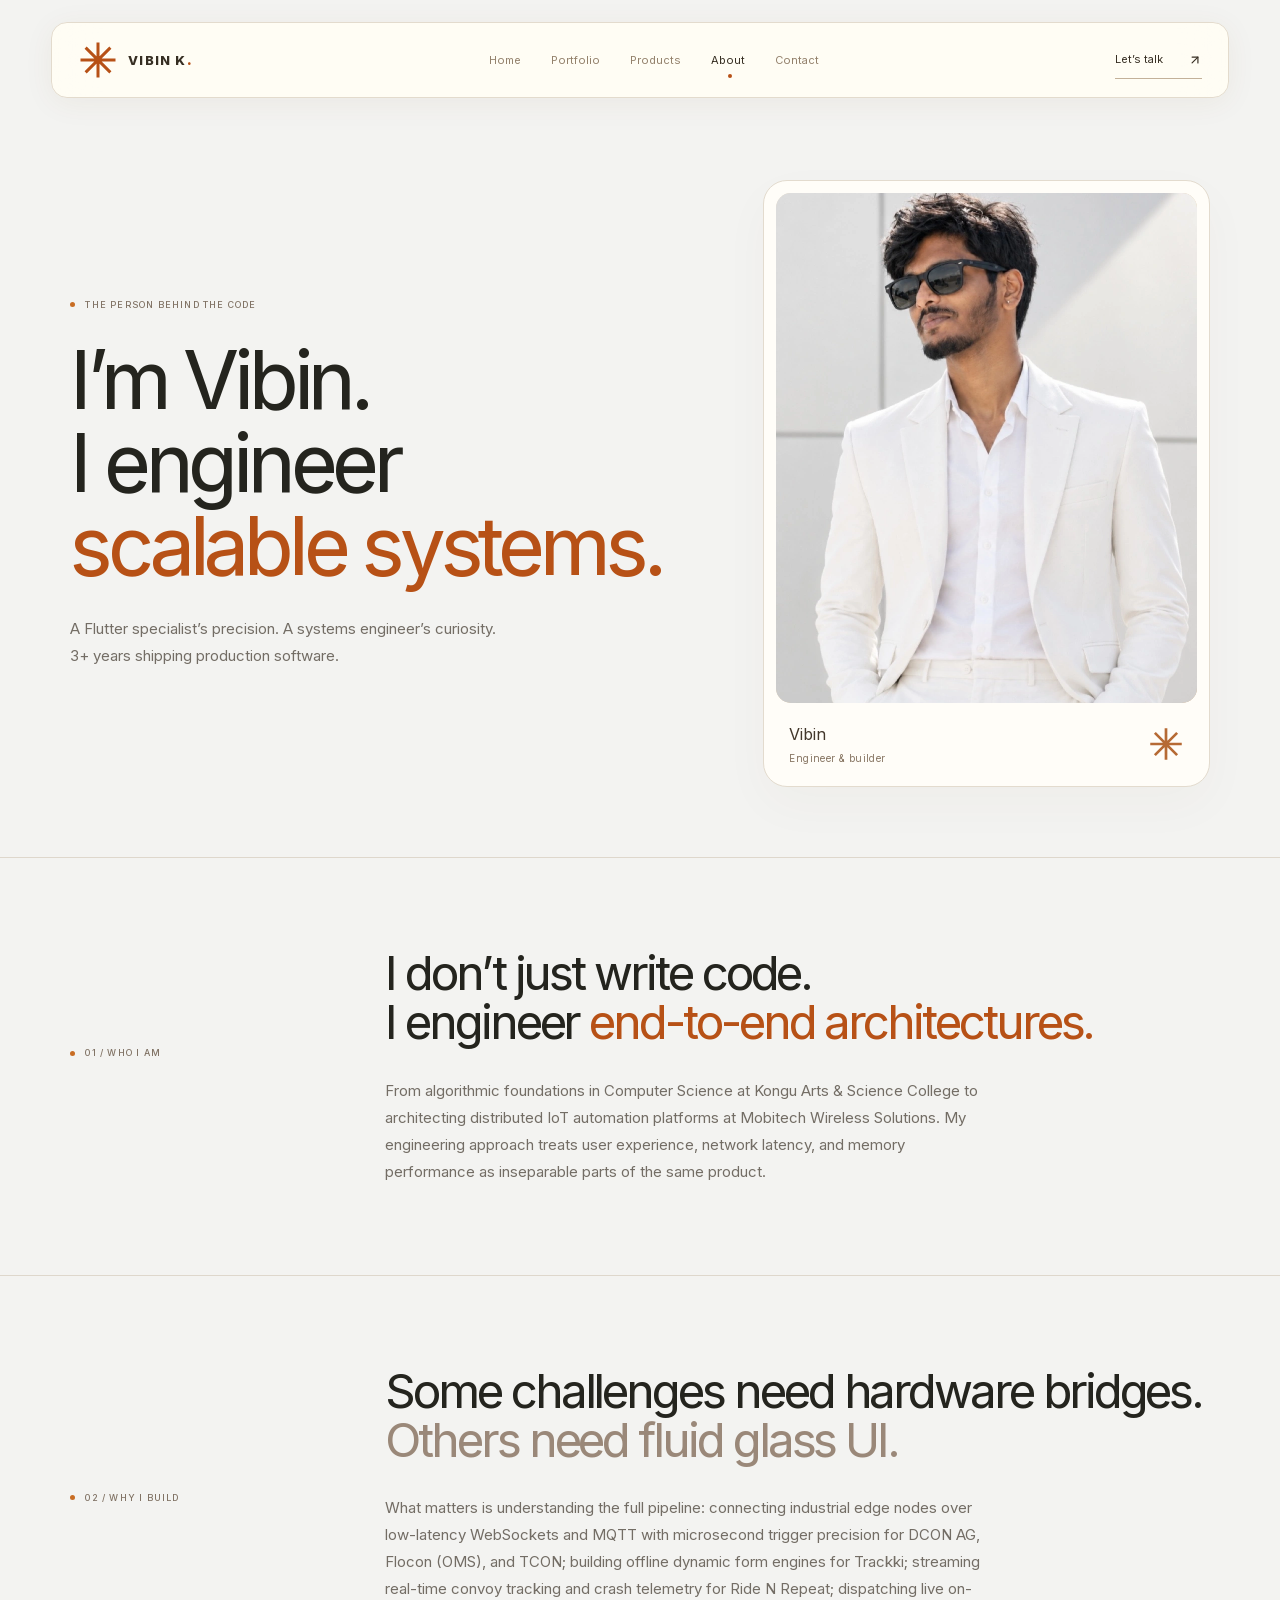
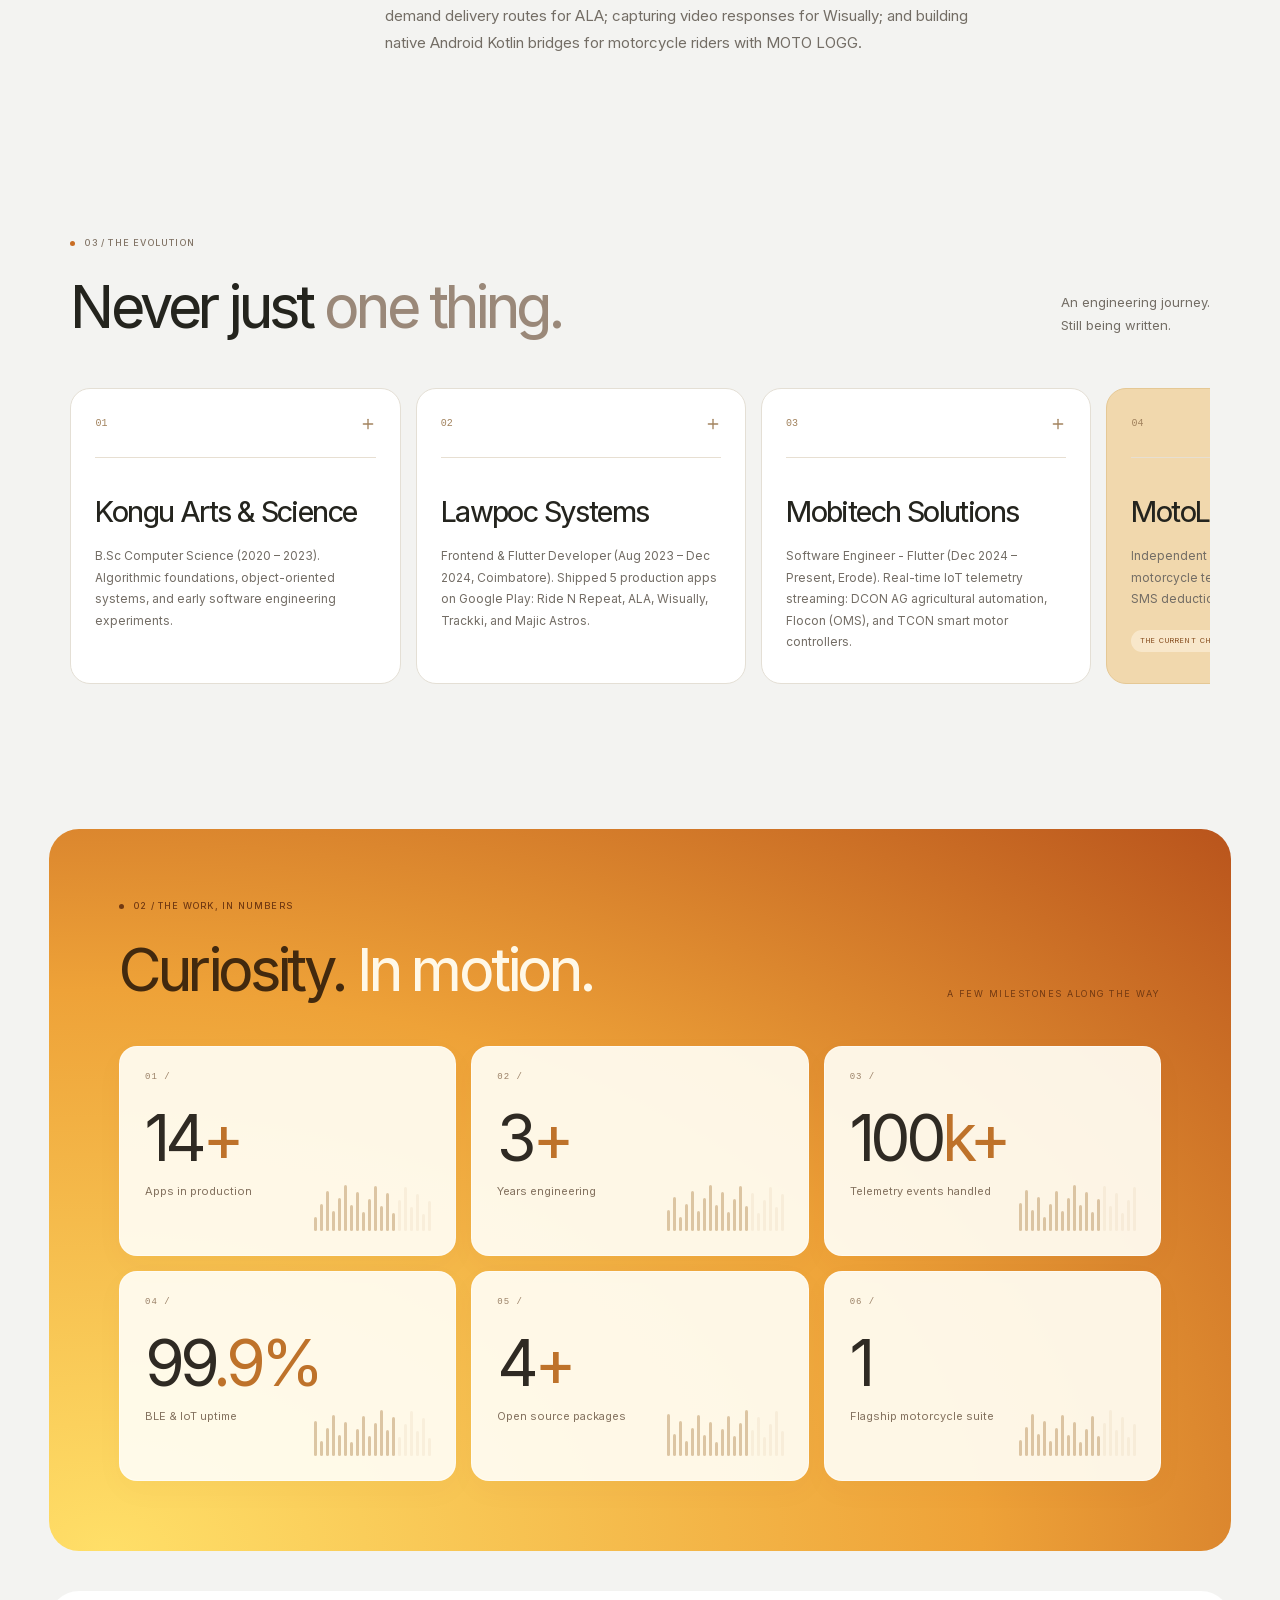
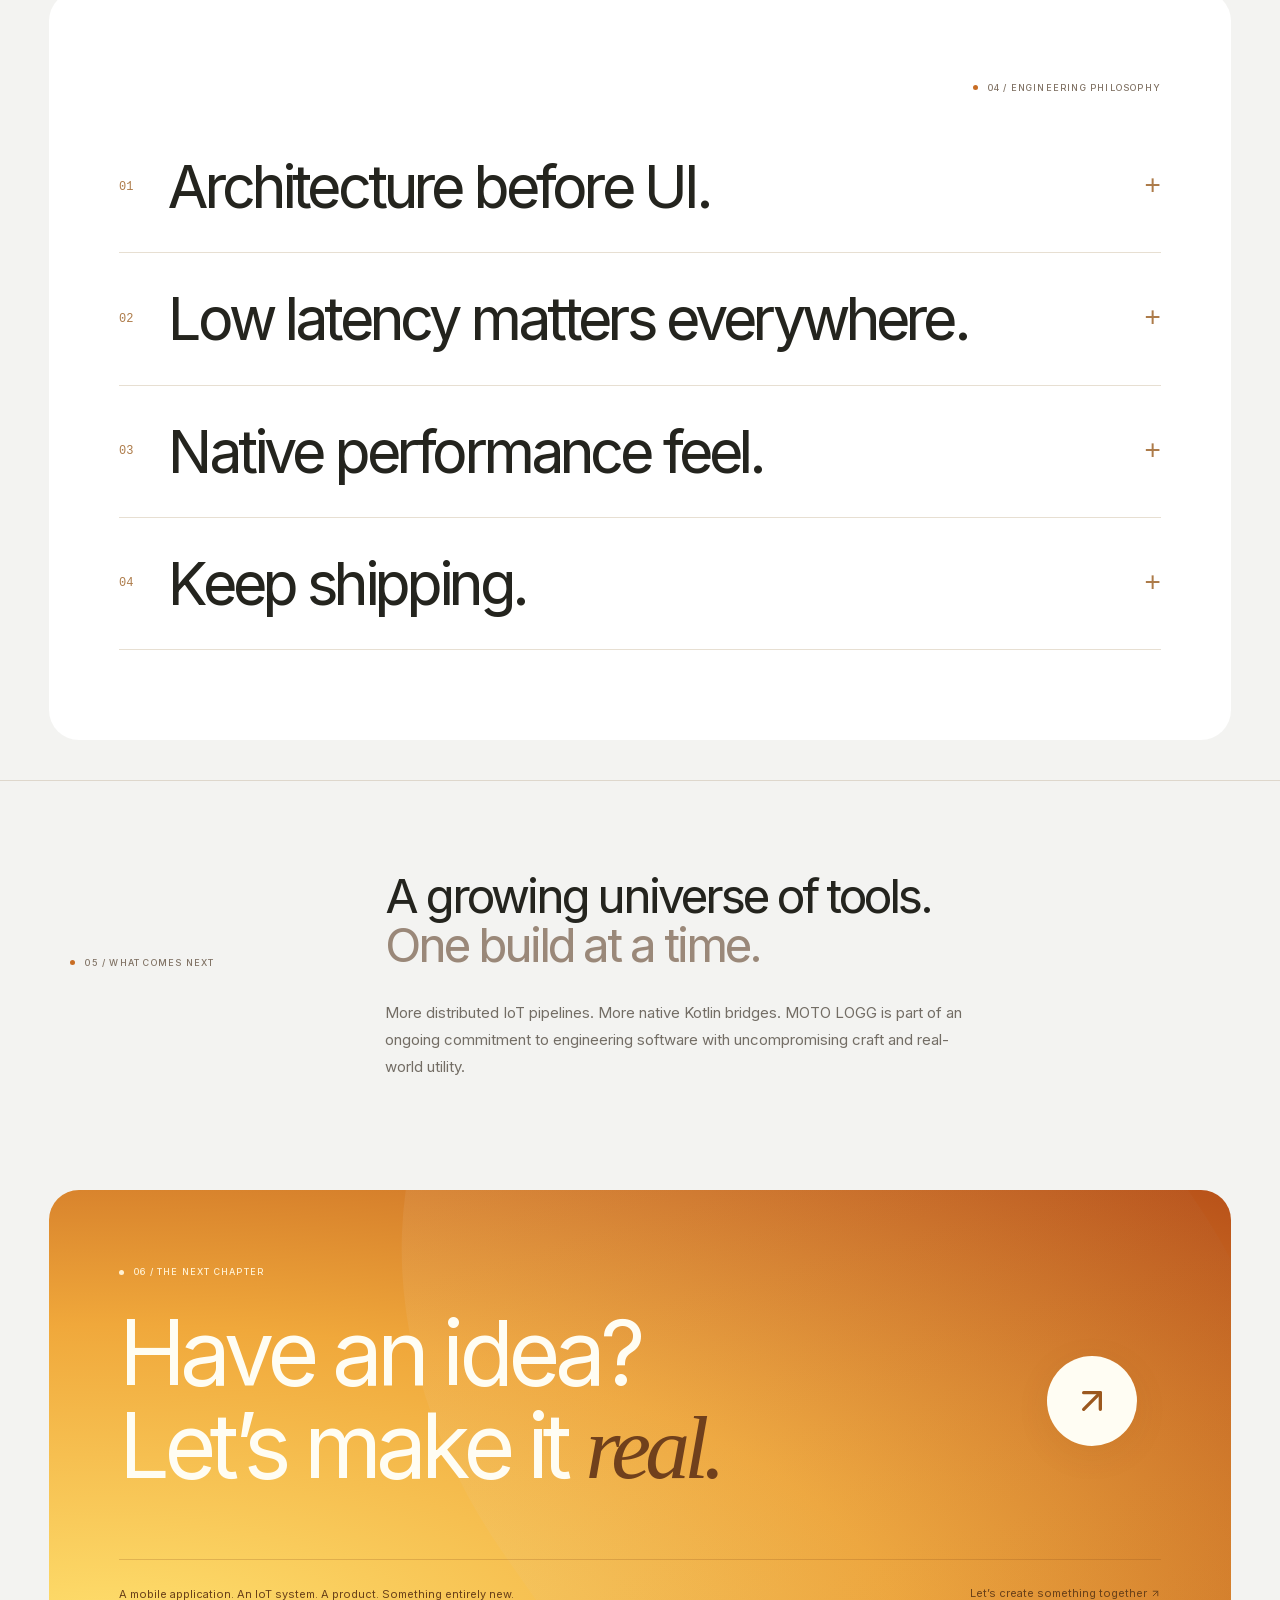
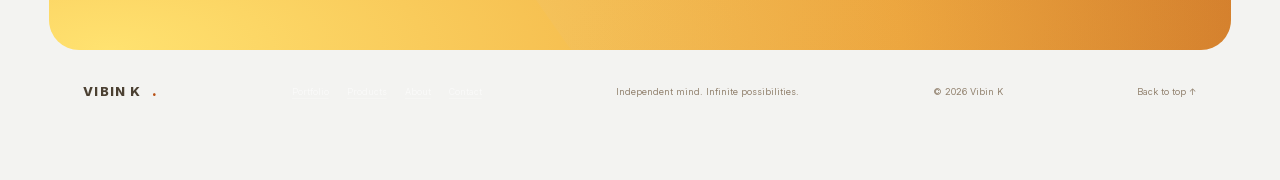
==== commit f5171727: "text correction" ====
--- a/about.html
+++ b/about.html
@@ -3,7 +3,7 @@
 <head>
   <meta charset="utf-8"/>
   <meta name="viewport" content="width=device-width, initial-scale=1"/>
-  <title>The Story · About Vibin K | Vibin Created This</title>
+  <title>The Story · About Vibin K | Vibin K</title>
   <meta name="description" content="A Flutter specialist and frontend systems engineer with 3+ years experience building cross-platform apps, real-time IoT platforms, and native Android software."/>
   <meta name="theme-color" content="#f3f3f1"/>
   <link rel="shortcut icon" href="favicon.ico"/>
@@ -22,13 +22,13 @@
 
     <!-- Top Navigation Header -->
     <header class="hub-nav home-scrolled-nav">
-      <a class="wordmark" aria-label="Vibin Created This home" href="index.html">
+      <a class="wordmark" aria-label="Vibin K home" href="index.html">
         <span class="brand-symbol">
           <svg width="1em" height="1em" viewBox="0 0 32 32" fill="none" aria-hidden="true" focusable="false">
             <path d="M16 2v28M2 16h28M6.1 6.1l19.8 19.8M6.1 25.9L25.9 6.1" stroke="currentColor" stroke-width="2.4"></path>
           </svg>
         </span>
-        <span>VIBIN<br/>CREATED THIS<span class="red">.</span></span>
+        <span>VIBIN K<span class="red">.</span></span>
       </a>
 
       <nav aria-label="Main navigation">
@@ -222,7 +222,7 @@
 
     <!-- FOOTER -->
     <footer class="hub-footer">
-      <a class="wordmark" href="index.html">VIBIN CREATED THIS<span class="red">.</span></a>
+      <a class="wordmark" href="index.html">VIBIN K<span class="red">.</span></a>
       <nav class="hub-footer-links" aria-label="More">
         <a href="portfolio.html">Portfolio</a>
         <a href="products.html">Products</a>
--- a/css/vibink.css
+++ b/css/vibink.css
@@ -166,3 +166,239 @@
   margin-top: 24px;
   align-items: center;
 }
+
+/* APK Direct Download Buttons & Cards */
+.button-apk {
+  display: inline-flex;
+  align-items: center;
+  gap: 10px;
+  background: linear-gradient(135deg, #b75116 0%, #8c3b0d 100%);
+  color: #ffffff !important;
+  border: 1px solid rgba(255, 255, 255, 0.2);
+  border-radius: 30px;
+  padding: 13px 22px;
+  font-size: 13px;
+  font-weight: 600;
+  letter-spacing: -0.2px;
+  transition: all 0.25s ease;
+  box-shadow: 0 4px 18px rgba(183, 81, 22, 0.35);
+  text-decoration: none;
+  cursor: pointer;
+}
+
+.button-apk:hover {
+  background: linear-gradient(135deg, #ca591a 0%, #9e4310 100%);
+  transform: translateY(-2px);
+  box-shadow: 0 6px 24px rgba(183, 81, 22, 0.45);
+  color: #ffffff !important;
+}
+
+.button-apk svg {
+  flex-shrink: 0;
+}
+
+.button-apk .apk-meta-badge {
+  background: rgba(0, 0, 0, 0.25);
+  padding: 3px 8px;
+  border-radius: 20px;
+  font-size: 10px;
+  font-weight: 700;
+  letter-spacing: 0.5px;
+  margin-left: 2px;
+}
+
+.apk-download-card {
+  background: #1e1b18;
+  border: 1px solid #363028;
+  border-radius: 24px;
+  padding: 32px;
+  color: #f7f3ee;
+  display: grid;
+  grid-template-columns: 1fr auto;
+  gap: 28px;
+  align-items: center;
+  margin: 35px 0 20px 0;
+  box-shadow: 0 16px 45px rgba(0, 0, 0, 0.18);
+}
+
+@media (max-width: 768px) {
+  .apk-download-card {
+    grid-template-columns: 1fr;
+    padding: 24px;
+    gap: 20px;
+  }
+}
+
+.apk-download-card .apk-title {
+  font-size: 22px;
+  font-weight: 700;
+  letter-spacing: -0.5px;
+  color: #ffffff;
+  margin-bottom: 8px;
+  display: flex;
+  align-items: center;
+  gap: 10px;
+}
+
+.apk-download-card .apk-specs {
+  display: flex;
+  flex-wrap: wrap;
+  gap: 10px;
+  font-size: 11px;
+  color: #bfaea0;
+  margin-top: 12px;
+}
+
+.apk-download-card .apk-specs span {
+  background: rgba(255, 255, 255, 0.08);
+  border: 1px solid rgba(255, 255, 255, 0.1);
+  padding: 4px 10px;
+  border-radius: 6px;
+}
+
+/* ==========================================================================
+   Brand Wordmark: VIBIN K. (Minimalist & Bold)
+   ========================================================================== */
+:where(.hub) .wordmark {
+  font-size: 13px !important;
+  font-weight: 800 !important;
+  letter-spacing: 1.2px !important;
+  line-height: 1 !important;
+  display: inline-flex !important;
+  align-items: center !important;
+  gap: 10px !important;
+  text-transform: uppercase !important;
+}
+
+:where(.hub) .wordmark .brand-symbol {
+  display: inline-flex;
+  align-items: center;
+  justify-content: center;
+}
+
+:where(.hub) .wordmark .red {
+  color: var(--red, #b75116);
+  font-weight: 900;
+}
+
+/* Ensure wordmark text in transparent editorial header is visible and sharp */
+:where(.hub) .editorial-nav .wordmark {
+  color: #ffffff;
+}
+
+:where(.hub) .editorial-nav .wordmark > span:last-child {
+  display: inline-block !important;
+  font-size: 13px !important;
+  font-weight: 800 !important;
+  letter-spacing: 1.2px !important;
+}
+
+/* ==========================================================================
+   Modern Editorial Framed Hero (Rounded Corners with Extra Padding to All Sides)
+   ========================================================================== */
+:where(.hub) .editorial-hero {
+  padding: 40px 4.5% !important; /* Extra padding to all sides */
+  min-height: 100svh !important;
+  background: var(--paper, #f3f3f1) !important;
+  display: flex !important;
+  align-items: center !important;
+  box-sizing: border-box !important;
+}
+
+:where(.hub) .editorial-frame {
+  width: 100% !important;
+  height: calc(100svh - 80px) !important;
+  min-height: 680px !important;
+  max-height: 1050px !important;
+  border-radius: 28px !important; /* Smooth modern rounded corners */
+  overflow: hidden !important;
+  box-shadow: 0 16px 50px rgba(0, 0, 0, 0.08) !important;
+}
+
+:where(.hub) .editorial-white-panel {
+  top: 0 !important;
+  right: 0 !important;
+  bottom: 0 !important;
+  border-radius: 0 28px 28px 0 !important; /* Clean matching curve */
+}
+
+:where(.hub) .hub-nav.editorial-nav {
+  top: 68px !important;
+  left: 7.5% !important;
+  right: 7.5% !important;
+}
+
+/* Hero Headline & Typography Refinement */
+.hub .editorial-intro h1 {
+  font-size: clamp(48px, 5.4vw, 84px) !important;
+  font-weight: 500 !important;
+  line-height: 1.02 !important;
+  letter-spacing: -0.04em !important;
+  margin: 22px 0 32px !important;
+}
+
+.hub .editorial-title-line {
+  display: block;
+}
+
+/* Portrait Photo: Positioned with balanced alignment */
+:where(.hub) .editorial-portrait {
+  left: 17.5% !important;
+}
+
+@media (min-width: 701px) and (max-width: 1100px) {
+  :where(.hub) .editorial-portrait {
+    left: 14.5% !important;
+  }
+}
+
+@media (max-width: 768px) {
+  :where(.hub) .editorial-hero {
+    padding: 18px 14px !important; /* Extra padding to all sides on mobile */
+    min-height: 0 !important;
+    display: block !important;
+  }
+  :where(.hub) .editorial-frame {
+    border-radius: 22px !important;
+    height: 920px !important;
+    min-height: 0 !important;
+    overflow: hidden !important;
+  }
+  :where(.hub) .editorial-white-panel {
+    border-radius: 0 0 22px 22px !important;
+    top: auto !important;
+    bottom: 0 !important;
+    left: 0 !important;
+    right: 0 !important;
+  }
+  :where(.hub) .editorial-portrait {
+    left: 11.5% !important;
+  }
+  :where(.hub) .hub-nav.editorial-nav {
+    top: 36px !important;
+    left: 24px !important;
+    right: 24px !important;
+  }
+  :where(.hub) .editorial-intro {
+    left: 6% !important;
+    right: 6% !important;
+    max-width: calc(100% - 12%) !important;
+  }
+  .hub .editorial-intro h1 {
+    font-size: clamp(28px, 7.5vw, 38px) !important;
+    line-height: 1.08 !important;
+    letter-spacing: -0.02em !important;
+    margin: 16px 0 22px !important;
+    word-break: normal !important;
+    overflow-wrap: break-word !important;
+  }
+  .hub .editorial-title-line {
+    display: block !important;
+    white-space: normal !important;
+  }
+}
+
+
+
+
+
